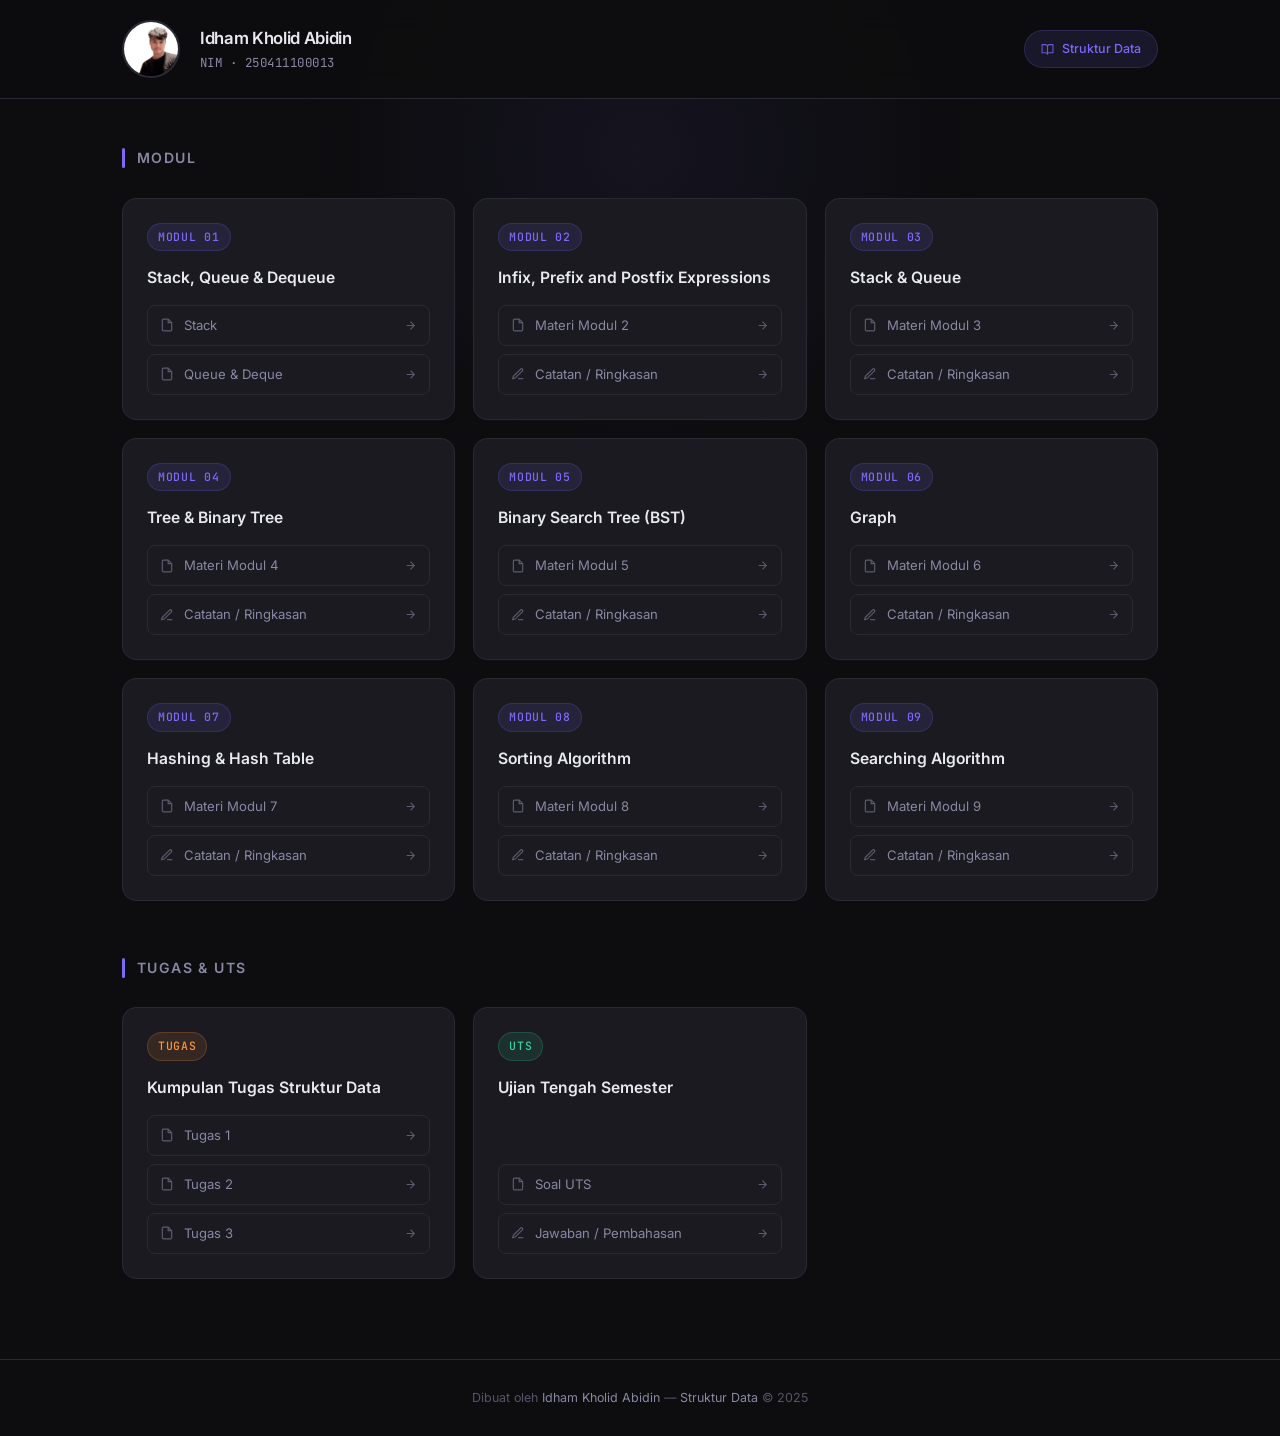
==== index.html @ 8140ddf3 "edit readme" ====
<!DOCTYPE html>
<html lang="id">
<head>
  <meta charset="UTF-8" />
  <meta name="viewport" content="width=device-width, initial-scale=1.0" />
  <meta name="description" content="Arsip catatan, modul, tugas, dan UTS mata kuliah Struktur Data." />
  <title>Catatan Struktur Data</title>
  <link rel="stylesheet" href="style.css" />
</head>
<body>

  <!-- ===== HEADER ===== -->
  <header>
    <div class="header-inner">
      <div class="profile-photo-wrap">
        <img src="assets/profile.jpg" alt="Foto Profil" class="profile-photo" />
      </div>
      <div class="profile-info">
        <p class="profile-name">Idham Kholid Abidin</p>
        <p class="profile-nim">NIM · 250411100013</p>
      </div>
      <div class="header-badge">
        <svg width="13" height="13" viewBox="0 0 24 24" fill="none" stroke="currentColor" stroke-width="2"><path d="M2 3h6a4 4 0 0 1 4 4v14a3 3 0 0 0-3-3H2z"/><path d="M22 3h-6a4 4 0 0 0-4 4v14a3 3 0 0 1 3-3h7z"/></svg>
        Struktur Data
      </div>
    </div>
  </header>

  <!-- ===== MAIN ===== -->
  <main>

    <!-- MODUL -->
    <div class="section-label"><h2>Modul</h2></div>
    <div class="module-grid">

      <!-- Modul 1 -->
      <div class="card">
        <div class="card-header">
          <span class="card-num">MODUL 01</span>
        </div>
        <p class="card-title">Stack, Queue & Dequeue</p>
        <div class="card-links">
          <a href="./MODUL 1/Stack.html" class="card-link" target="_blank">
            <svg width="14" height="14" viewBox="0 0 24 24" fill="none" stroke="currentColor" stroke-width="2"><path d="M14 2H6a2 2 0 0 0-2 2v16a2 2 0 0 0 2 2h12a2 2 0 0 0 2-2V8z"/><polyline points="14 2 14 8 20 8"/></svg>
            <span class="link-label">Stack</span>
            <svg class="link-arrow" width="13" height="13" viewBox="0 0 24 24" fill="none" stroke="currentColor" stroke-width="2"><path d="M5 12h14M12 5l7 7-7 7"/></svg>
          </a>
          <a href="./MODUL 1/Queue.html" class="card-link" target="_blank">
            <svg width="14" height="14" viewBox="0 0 24 24" fill="none" stroke="currentColor" stroke-width="2"><path d="M14 2H6a2 2 0 0 0-2 2v16a2 2 0 0 0 2 2h12a2 2 0 0 0 2-2V8z"/><polyline points="14 2 14 8 20 8"/></svg>
            <span class="link-label">Queue & Deque</span>
            <svg class="link-arrow" width="13" height="13" viewBox="0 0 24 24" fill="none" stroke="currentColor" stroke-width="2"><path d="M5 12h14M12 5l7 7-7 7"/></svg>
          </a>
        </div>
      </div>

      <!-- Modul 2 -->
      <div class="card">
        <div class="card-header">
          <span class="card-num">MODUL 02</span>
        </div>
        <p class="card-title">Infix, Prefix and Postfix
Expressions</p>
        <div class="card-links">
          <a href="#" class="card-link">
            <svg width="14" height="14" viewBox="0 0 24 24" fill="none" stroke="currentColor" stroke-width="2"><path d="M14 2H6a2 2 0 0 0-2 2v16a2 2 0 0 0 2 2h12a2 2 0 0 0 2-2V8z"/><polyline points="14 2 14 8 20 8"/></svg>
            <span class="link-label">Materi Modul 2</span>
            <svg class="link-arrow" width="13" height="13" viewBox="0 0 24 24" fill="none" stroke="currentColor" stroke-width="2"><path d="M5 12h14M12 5l7 7-7 7"/></svg>
          </a>
          <a href="#" class="card-link">
            <svg width="14" height="14" viewBox="0 0 24 24" fill="none" stroke="currentColor" stroke-width="2"><path d="M12 20h9"/><path d="M16.5 3.5a2.121 2.121 0 0 1 3 3L7 19l-4 1 1-4L16.5 3.5z"/></svg>
            <span class="link-label">Catatan / Ringkasan</span>
            <svg class="link-arrow" width="13" height="13" viewBox="0 0 24 24" fill="none" stroke="currentColor" stroke-width="2"><path d="M5 12h14M12 5l7 7-7 7"/></svg>
          </a>
        </div>
      </div>

      <!-- Modul 3 -->
      <div class="card">
        <div class="card-header">
          <span class="card-num">MODUL 03</span>
        </div>
        <p class="card-title">Stack &amp; Queue</p>
        <div class="card-links">
          <a href="#" class="card-link">
            <svg width="14" height="14" viewBox="0 0 24 24" fill="none" stroke="currentColor" stroke-width="2"><path d="M14 2H6a2 2 0 0 0-2 2v16a2 2 0 0 0 2 2h12a2 2 0 0 0 2-2V8z"/><polyline points="14 2 14 8 20 8"/></svg>
            <span class="link-label">Materi Modul 3</span>
            <svg class="link-arrow" width="13" height="13" viewBox="0 0 24 24" fill="none" stroke="currentColor" stroke-width="2"><path d="M5 12h14M12 5l7 7-7 7"/></svg>
          </a>
          <a href="#" class="card-link">
            <svg width="14" height="14" viewBox="0 0 24 24" fill="none" stroke="currentColor" stroke-width="2"><path d="M12 20h9"/><path d="M16.5 3.5a2.121 2.121 0 0 1 3 3L7 19l-4 1 1-4L16.5 3.5z"/></svg>
            <span class="link-label">Catatan / Ringkasan</span>
            <svg class="link-arrow" width="13" height="13" viewBox="0 0 24 24" fill="none" stroke="currentColor" stroke-width="2"><path d="M5 12h14M12 5l7 7-7 7"/></svg>
          </a>
        </div>
      </div>

      <!-- Modul 4 -->
      <div class="card">
        <div class="card-header">
          <span class="card-num">MODUL 04</span>
        </div>
        <p class="card-title">Tree &amp; Binary Tree</p>
        <div class="card-links">
          <a href="#" class="card-link">
            <svg width="14" height="14" viewBox="0 0 24 24" fill="none" stroke="currentColor" stroke-width="2"><path d="M14 2H6a2 2 0 0 0-2 2v16a2 2 0 0 0 2 2h12a2 2 0 0 0 2-2V8z"/><polyline points="14 2 14 8 20 8"/></svg>
            <span class="link-label">Materi Modul 4</span>
            <svg class="link-arrow" width="13" height="13" viewBox="0 0 24 24" fill="none" stroke="currentColor" stroke-width="2"><path d="M5 12h14M12 5l7 7-7 7"/></svg>
          </a>
          <a href="#" class="card-link">
            <svg width="14" height="14" viewBox="0 0 24 24" fill="none" stroke="currentColor" stroke-width="2"><path d="M12 20h9"/><path d="M16.5 3.5a2.121 2.121 0 0 1 3 3L7 19l-4 1 1-4L16.5 3.5z"/></svg>
            <span class="link-label">Catatan / Ringkasan</span>
            <svg class="link-arrow" width="13" height="13" viewBox="0 0 24 24" fill="none" stroke="currentColor" stroke-width="2"><path d="M5 12h14M12 5l7 7-7 7"/></svg>
          </a>
        </div>
      </div>

      <!-- Modul 5 -->
      <div class="card">
        <div class="card-header">
          <span class="card-num">MODUL 05</span>
        </div>
        <p class="card-title">Binary Search Tree (BST)</p>
        <div class="card-links">
          <a href="#" class="card-link">
            <svg width="14" height="14" viewBox="0 0 24 24" fill="none" stroke="currentColor" stroke-width="2"><path d="M14 2H6a2 2 0 0 0-2 2v16a2 2 0 0 0 2 2h12a2 2 0 0 0 2-2V8z"/><polyline points="14 2 14 8 20 8"/></svg>
            <span class="link-label">Materi Modul 5</span>
            <svg class="link-arrow" width="13" height="13" viewBox="0 0 24 24" fill="none" stroke="currentColor" stroke-width="2"><path d="M5 12h14M12 5l7 7-7 7"/></svg>
          </a>
          <a href="#" class="card-link">
            <svg width="14" height="14" viewBox="0 0 24 24" fill="none" stroke="currentColor" stroke-width="2"><path d="M12 20h9"/><path d="M16.5 3.5a2.121 2.121 0 0 1 3 3L7 19l-4 1 1-4L16.5 3.5z"/></svg>
            <span class="link-label">Catatan / Ringkasan</span>
            <svg class="link-arrow" width="13" height="13" viewBox="0 0 24 24" fill="none" stroke="currentColor" stroke-width="2"><path d="M5 12h14M12 5l7 7-7 7"/></svg>
          </a>
        </div>
      </div>

      <!-- Modul 6 -->
      <div class="card">
        <div class="card-header">
          <span class="card-num">MODUL 06</span>
        </div>
        <p class="card-title">Graph</p>
        <div class="card-links">
          <a href="#" class="card-link">
            <svg width="14" height="14" viewBox="0 0 24 24" fill="none" stroke="currentColor" stroke-width="2"><path d="M14 2H6a2 2 0 0 0-2 2v16a2 2 0 0 0 2 2h12a2 2 0 0 0 2-2V8z"/><polyline points="14 2 14 8 20 8"/></svg>
            <span class="link-label">Materi Modul 6</span>
            <svg class="link-arrow" width="13" height="13" viewBox="0 0 24 24" fill="none" stroke="currentColor" stroke-width="2"><path d="M5 12h14M12 5l7 7-7 7"/></svg>
          </a>
          <a href="#" class="card-link">
            <svg width="14" height="14" viewBox="0 0 24 24" fill="none" stroke="currentColor" stroke-width="2"><path d="M12 20h9"/><path d="M16.5 3.5a2.121 2.121 0 0 1 3 3L7 19l-4 1 1-4L16.5 3.5z"/></svg>
            <span class="link-label">Catatan / Ringkasan</span>
            <svg class="link-arrow" width="13" height="13" viewBox="0 0 24 24" fill="none" stroke="currentColor" stroke-width="2"><path d="M5 12h14M12 5l7 7-7 7"/></svg>
          </a>
        </div>
      </div>

      <!-- Modul 7 -->
      <div class="card">
        <div class="card-header">
          <span class="card-num">MODUL 07</span>
        </div>
        <p class="card-title">Hashing &amp; Hash Table</p>
        <div class="card-links">
          <a href="#" class="card-link">
            <svg width="14" height="14" viewBox="0 0 24 24" fill="none" stroke="currentColor" stroke-width="2"><path d="M14 2H6a2 2 0 0 0-2 2v16a2 2 0 0 0 2 2h12a2 2 0 0 0 2-2V8z"/><polyline points="14 2 14 8 20 8"/></svg>
            <span class="link-label">Materi Modul 7</span>
            <svg class="link-arrow" width="13" height="13" viewBox="0 0 24 24" fill="none" stroke="currentColor" stroke-width="2"><path d="M5 12h14M12 5l7 7-7 7"/></svg>
          </a>
          <a href="#" class="card-link">
            <svg width="14" height="14" viewBox="0 0 24 24" fill="none" stroke="currentColor" stroke-width="2"><path d="M12 20h9"/><path d="M16.5 3.5a2.121 2.121 0 0 1 3 3L7 19l-4 1 1-4L16.5 3.5z"/></svg>
            <span class="link-label">Catatan / Ringkasan</span>
            <svg class="link-arrow" width="13" height="13" viewBox="0 0 24 24" fill="none" stroke="currentColor" stroke-width="2"><path d="M5 12h14M12 5l7 7-7 7"/></svg>
          </a>
        </div>
      </div>

      <!-- Modul 8 -->
      <div class="card">
        <div class="card-header">
          <span class="card-num">MODUL 08</span>
        </div>
        <p class="card-title">Sorting Algorithm</p>
        <div class="card-links">
          <a href="#" class="card-link">
            <svg width="14" height="14" viewBox="0 0 24 24" fill="none" stroke="currentColor" stroke-width="2"><path d="M14 2H6a2 2 0 0 0-2 2v16a2 2 0 0 0 2 2h12a2 2 0 0 0 2-2V8z"/><polyline points="14 2 14 8 20 8"/></svg>
            <span class="link-label">Materi Modul 8</span>
            <svg class="link-arrow" width="13" height="13" viewBox="0 0 24 24" fill="none" stroke="currentColor" stroke-width="2"><path d="M5 12h14M12 5l7 7-7 7"/></svg>
          </a>
          <a href="#" class="card-link">
            <svg width="14" height="14" viewBox="0 0 24 24" fill="none" stroke="currentColor" stroke-width="2"><path d="M12 20h9"/><path d="M16.5 3.5a2.121 2.121 0 0 1 3 3L7 19l-4 1 1-4L16.5 3.5z"/></svg>
            <span class="link-label">Catatan / Ringkasan</span>
            <svg class="link-arrow" width="13" height="13" viewBox="0 0 24 24" fill="none" stroke="currentColor" stroke-width="2"><path d="M5 12h14M12 5l7 7-7 7"/></svg>
          </a>
        </div>
      </div>

      <!-- Modul 9 -->
      <div class="card">
        <div class="card-header">
          <span class="card-num">MODUL 09</span>
        </div>
        <p class="card-title">Searching Algorithm</p>
        <div class="card-links">
          <a href="#" class="card-link">
            <svg width="14" height="14" viewBox="0 0 24 24" fill="none" stroke="currentColor" stroke-width="2"><path d="M14 2H6a2 2 0 0 0-2 2v16a2 2 0 0 0 2 2h12a2 2 0 0 0 2-2V8z"/><polyline points="14 2 14 8 20 8"/></svg>
            <span class="link-label">Materi Modul 9</span>
            <svg class="link-arrow" width="13" height="13" viewBox="0 0 24 24" fill="none" stroke="currentColor" stroke-width="2"><path d="M5 12h14M12 5l7 7-7 7"/></svg>
          </a>
          <a href="#" class="card-link">
            <svg width="14" height="14" viewBox="0 0 24 24" fill="none" stroke="currentColor" stroke-width="2"><path d="M12 20h9"/><path d="M16.5 3.5a2.121 2.121 0 0 1 3 3L7 19l-4 1 1-4L16.5 3.5z"/></svg>
            <span class="link-label">Catatan / Ringkasan</span>
            <svg class="link-arrow" width="13" height="13" viewBox="0 0 24 24" fill="none" stroke="currentColor" stroke-width="2"><path d="M5 12h14M12 5l7 7-7 7"/></svg>
          </a>
        </div>
      </div>

    </div><!-- /module-grid -->

    <!-- TUGAS & UTS -->
    <div class="section-label"><h2>Tugas &amp; UTS</h2></div>
    <div class="special-grid">

      <!-- Tugas -->
      <div class="card card-tugas">
        <div class="card-header">
          <span class="card-num">TUGAS</span>
        </div>
        <p class="card-title">Kumpulan Tugas Struktur Data</p>
        <div class="card-links">
          <a href="#" class="card-link">
            <svg width="14" height="14" viewBox="0 0 24 24" fill="none" stroke="currentColor" stroke-width="2"><path d="M14 2H6a2 2 0 0 0-2 2v16a2 2 0 0 0 2 2h12a2 2 0 0 0 2-2V8z"/><polyline points="14 2 14 8 20 8"/></svg>
            <span class="link-label">Tugas 1</span>
            <svg class="link-arrow" width="13" height="13" viewBox="0 0 24 24" fill="none" stroke="currentColor" stroke-width="2"><path d="M5 12h14M12 5l7 7-7 7"/></svg>
          </a>
          <a href="#" class="card-link">
            <svg width="14" height="14" viewBox="0 0 24 24" fill="none" stroke="currentColor" stroke-width="2"><path d="M14 2H6a2 2 0 0 0-2 2v16a2 2 0 0 0 2 2h12a2 2 0 0 0 2-2V8z"/><polyline points="14 2 14 8 20 8"/></svg>
            <span class="link-label">Tugas 2</span>
            <svg class="link-arrow" width="13" height="13" viewBox="0 0 24 24" fill="none" stroke="currentColor" stroke-width="2"><path d="M5 12h14M12 5l7 7-7 7"/></svg>
          </a>
          <a href="#" class="card-link">
            <svg width="14" height="14" viewBox="0 0 24 24" fill="none" stroke="currentColor" stroke-width="2"><path d="M14 2H6a2 2 0 0 0-2 2v16a2 2 0 0 0 2 2h12a2 2 0 0 0 2-2V8z"/><polyline points="14 2 14 8 20 8"/></svg>
            <span class="link-label">Tugas 3</span>
            <svg class="link-arrow" width="13" height="13" viewBox="0 0 24 24" fill="none" stroke="currentColor" stroke-width="2"><path d="M5 12h14M12 5l7 7-7 7"/></svg>
          </a>
        </div>
      </div>

      <!-- UTS -->
      <div class="card card-uts">
        <div class="card-header">
          <span class="card-num">UTS</span>
        </div>
        <p class="card-title">Ujian Tengah Semester</p>
        <div class="card-links">
          <a href="#" class="card-link">
            <svg width="14" height="14" viewBox="0 0 24 24" fill="none" stroke="currentColor" stroke-width="2"><path d="M14 2H6a2 2 0 0 0-2 2v16a2 2 0 0 0 2 2h12a2 2 0 0 0 2-2V8z"/><polyline points="14 2 14 8 20 8"/></svg>
            <span class="link-label">Soal UTS</span>
            <svg class="link-arrow" width="13" height="13" viewBox="0 0 24 24" fill="none" stroke="currentColor" stroke-width="2"><path d="M5 12h14M12 5l7 7-7 7"/></svg>
          </a>
          <a href="#" class="card-link">
            <svg width="14" height="14" viewBox="0 0 24 24" fill="none" stroke="currentColor" stroke-width="2"><path d="M12 20h9"/><path d="M16.5 3.5a2.121 2.121 0 0 1 3 3L7 19l-4 1 1-4L16.5 3.5z"/></svg>
            <span class="link-label">Jawaban / Pembahasan</span>
            <svg class="link-arrow" width="13" height="13" viewBox="0 0 24 24" fill="none" stroke="currentColor" stroke-width="2"><path d="M5 12h14M12 5l7 7-7 7"/></svg>
          </a>
        </div>
      </div>

    </div><!-- /special-grid -->

  </main>

  <!-- ===== FOOTER ===== -->
  <footer>
    <p>Dibuat oleh <span>Idham Kholid Abidin</span> &mdash; <span>Struktur Data</span> &copy; 2025</p>
  </footer>

</body>
</html>
---- style.css ----
/* ========================================
   Catatan Struktur Data — Style Sheet
   Dark Minimalist Theme
   ======================================== */

@import url('https://fonts.googleapis.com/css2?family=Inter:wght@300;400;500;600;700&family=JetBrains+Mono:wght@400;500&display=swap');

/* ---------- CSS Variables ---------- */
:root {
  --bg-primary:    #0d0d0f;
  --bg-secondary:  #131317;
  --bg-card:       #1a1a20;
  --bg-card-hover: #1f1f27;
  --border:        #2a2a35;
  --border-hover:  #3d3d52;

  --accent:        #7c6af7;
  --accent-dim:    #4a3fb5;
  --accent-glow:   rgba(124, 106, 247, 0.15);

  --text-primary:  #e8e8f0;
  --text-secondary:#8888a4;
  --text-muted:    #55556a;

  --tag-modul:     rgba(124, 106, 247, 0.12);
  --tag-tugas:     rgba(251, 146, 60, 0.12);
  --tag-uts:       rgba(52, 211, 153, 0.12);

  --radius-sm:     8px;
  --radius-md:     14px;
  --radius-lg:     20px;

  --transition:    0.25s cubic-bezier(0.4, 0, 0.2, 1);
}

/* ---------- Reset & Base ---------- */
*, *::before, *::after {
  margin: 0;
  padding: 0;
  box-sizing: border-box;
}

html {
  scroll-behavior: smooth;
}

body {
  font-family: 'Inter', sans-serif;
  background-color: var(--bg-primary);
  color: var(--text-primary);
  min-height: 100vh;
  line-height: 1.6;
  -webkit-font-smoothing: antialiased;
}

a {
  color: inherit;
  text-decoration: none;
}

/* ---------- Background Decoration ---------- */
body::before {
  content: '';
  position: fixed;
  top: -200px;
  left: 50%;
  transform: translateX(-50%);
  width: 700px;
  height: 700px;
  background: radial-gradient(ellipse at center, rgba(124, 106, 247, 0.07) 0%, transparent 70%);
  pointer-events: none;
  z-index: 0;
}

/* ==========================================
   HEADER
   ========================================== */
header {
  position: sticky;
  top: 0;
  z-index: 100;
  background: rgba(13, 13, 15, 0.85);
  backdrop-filter: blur(16px);
  -webkit-backdrop-filter: blur(16px);
  border-bottom: 1px solid var(--border);
}

.header-inner {
  max-width: 1100px;
  margin: 0 auto;
  padding: 20px 32px;
  display: flex;
  align-items: center;
  gap: 20px;
}

/* Profile Photo */
.profile-photo-wrap {
  position: relative;
  flex-shrink: 0;
}

.profile-photo {
  width: 58px;
  height: 58px;
  border-radius: 50%;
  object-fit: cover;
  border: 2px solid var(--border);
  display: block;
  transition: border-color var(--transition);
}

.profile-photo-wrap::after {
  content: '';
  position: absolute;
  inset: -4px;
  border-radius: 50%;
  background: conic-gradient(var(--accent), var(--accent-dim), var(--accent));
  z-index: -1;
  opacity: 0;
  transition: opacity var(--transition);
}

.profile-photo-wrap:hover::after {
  opacity: 1;
}

.profile-photo-wrap:hover .profile-photo {
  border-color: transparent;
}

/* Profile Info */
.profile-info {
  flex: 1;
}

.profile-name {
  font-size: 1.05rem;
  font-weight: 600;
  color: var(--text-primary);
  letter-spacing: -0.02em;
}

.profile-nim {
  font-family: 'JetBrains Mono', monospace;
  font-size: 0.78rem;
  color: var(--text-secondary);
  margin-top: 2px;
  letter-spacing: 0.04em;
}

/* Header right — course badge */
.header-badge {
  display: flex;
  align-items: center;
  gap: 8px;
  padding: 8px 16px;
  background: var(--tag-modul);
  border: 1px solid rgba(124, 106, 247, 0.2);
  border-radius: 100px;
  font-size: 0.78rem;
  font-weight: 500;
  color: var(--accent);
  white-space: nowrap;
}

.header-badge svg {
  opacity: 0.8;
}

/* ==========================================
   MAIN LAYOUT
   ========================================== */
main {
  position: relative;
  z-index: 1;
  max-width: 1100px;
  margin: 0 auto;
  padding: 48px 32px 80px;
}

/* ---------- Section Title ---------- */
.section-label {
  display: flex;
  align-items: center;
  gap: 12px;
  margin-bottom: 28px;
}

.section-label::before {
  content: '';
  display: block;
  width: 3px;
  height: 20px;
  background: var(--accent);
  border-radius: 4px;
}

.section-label h2 {
  font-size: 0.88rem;
  font-weight: 600;
  text-transform: uppercase;
  letter-spacing: 0.1em;
  color: var(--text-secondary);
}

/* ==========================================
   MODULE GRID
   ========================================== */
.module-grid {
  display: grid;
  grid-template-columns: repeat(auto-fill, minmax(300px, 1fr));
  gap: 18px;
  margin-bottom: 56px;
}

/* ---------- Module Card ---------- */
.card {
  background: var(--bg-card);
  border: 1px solid var(--border);
  border-radius: var(--radius-md);
  padding: 24px;
  transition: border-color var(--transition), background var(--transition), transform var(--transition), box-shadow var(--transition);
  cursor: default;
  display: flex;
  flex-direction: column;
  gap: 16px;
}

.card:hover {
  border-color: var(--border-hover);
  background: var(--bg-card-hover);
  transform: translateY(-2px);
  box-shadow: 0 8px 32px rgba(0, 0, 0, 0.35), 0 0 0 1px rgba(124, 106, 247, 0.08);
}

/* Card Header */
.card-header {
  display: flex;
  align-items: flex-start;
  justify-content: space-between;
  gap: 12px;
}

.card-num {
  font-family: 'JetBrains Mono', monospace;
  font-size: 0.72rem;
  font-weight: 500;
  color: var(--accent);
  background: var(--tag-modul);
  padding: 4px 10px;
  border-radius: 100px;
  border: 1px solid rgba(124, 106, 247, 0.18);
  letter-spacing: 0.06em;
  white-space: nowrap;
}

.card-title {
  font-size: 0.98rem;
  font-weight: 600;
  color: var(--text-primary);
  line-height: 1.4;
  flex: 1;
}

/* Card Links */
.card-links {
  display: flex;
  flex-direction: column;
  gap: 8px;
  flex: 1;
}

.card-link {
  display: flex;
  align-items: center;
  gap: 10px;
  padding: 9px 12px;
  background: transparent;
  border: 1px solid var(--border);
  border-radius: var(--radius-sm);
  font-size: 0.82rem;
  color: var(--text-secondary);
  transition: background var(--transition), border-color var(--transition), color var(--transition);
  cursor: pointer;
}

.card-link:hover {
  background: rgba(124, 106, 247, 0.08);
  border-color: rgba(124, 106, 247, 0.3);
  color: var(--text-primary);
}

.card-link svg {
  flex-shrink: 0;
  opacity: 0.6;
  transition: opacity var(--transition);
}

.card-link:hover svg {
  opacity: 1;
}

.link-label {
  flex: 1;
  white-space: nowrap;
  overflow: hidden;
  text-overflow: ellipsis;
}

.link-arrow {
  margin-left: auto;
  opacity: 0;
  transition: opacity var(--transition), transform var(--transition);
}

.card-link:hover .link-arrow {
  opacity: 0.5;
  transform: translateX(2px);
}

/* Empty link placeholder */
.card-link.disabled {
  opacity: 0.3;
  pointer-events: none;
  font-style: italic;
}

/* ==========================================
   SPECIAL CARDS — Tugas & UTS
   ========================================== */
.special-grid {
  display: grid;
  grid-template-columns: repeat(auto-fill, minmax(300px, 1fr));
  gap: 18px;
}

.card.card-tugas .card-num {
  color: #fb923c;
  background: var(--tag-tugas);
  border-color: rgba(251, 146, 60, 0.2);
}

.card.card-tugas:hover {
  box-shadow: 0 8px 32px rgba(0,0,0,0.35), 0 0 0 1px rgba(251, 146, 60, 0.08);
}

.card.card-tugas .card-link:hover {
  background: rgba(251, 146, 60, 0.08);
  border-color: rgba(251, 146, 60, 0.3);
}

.card.card-uts .card-num {
  color: #34d399;
  background: var(--tag-uts);
  border-color: rgba(52, 211, 153, 0.2);
}

.card.card-uts:hover {
  box-shadow: 0 8px 32px rgba(0,0,0,0.35), 0 0 0 1px rgba(52, 211, 153, 0.08);
}

.card.card-uts .card-link:hover {
  background: rgba(52, 211, 153, 0.08);
  border-color: rgba(52, 211, 153, 0.3);
}

/* ==========================================
   FOOTER
   ========================================== */
footer {
  position: relative;
  z-index: 1;
  border-top: 1px solid var(--border);
  padding: 28px 32px;
  text-align: center;
}

footer p {
  font-size: 0.78rem;
  color: var(--text-muted);
}

footer span {
  color: var(--text-secondary);
}

/* ==========================================
   SCROLLBAR
   ========================================== */
::-webkit-scrollbar {
  width: 6px;
}
::-webkit-scrollbar-track {
  background: var(--bg-primary);
}
::-webkit-scrollbar-thumb {
  background: var(--border-hover);
  border-radius: 4px;
}
::-webkit-scrollbar-thumb:hover {
  background: var(--text-muted);
}

/* ==========================================
   RESPONSIVE
   ========================================== */
@media (max-width: 640px) {
  .header-inner {
    padding: 16px 20px;
    gap: 14px;
  }

  .header-badge {
    display: none;
  }

  .profile-photo {
    width: 48px;
    height: 48px;
  }

  main {
    padding: 32px 20px 60px;
  }

  .module-grid,
  .special-grid {
    grid-template-columns: 1fr;
    gap: 14px;
  }
}
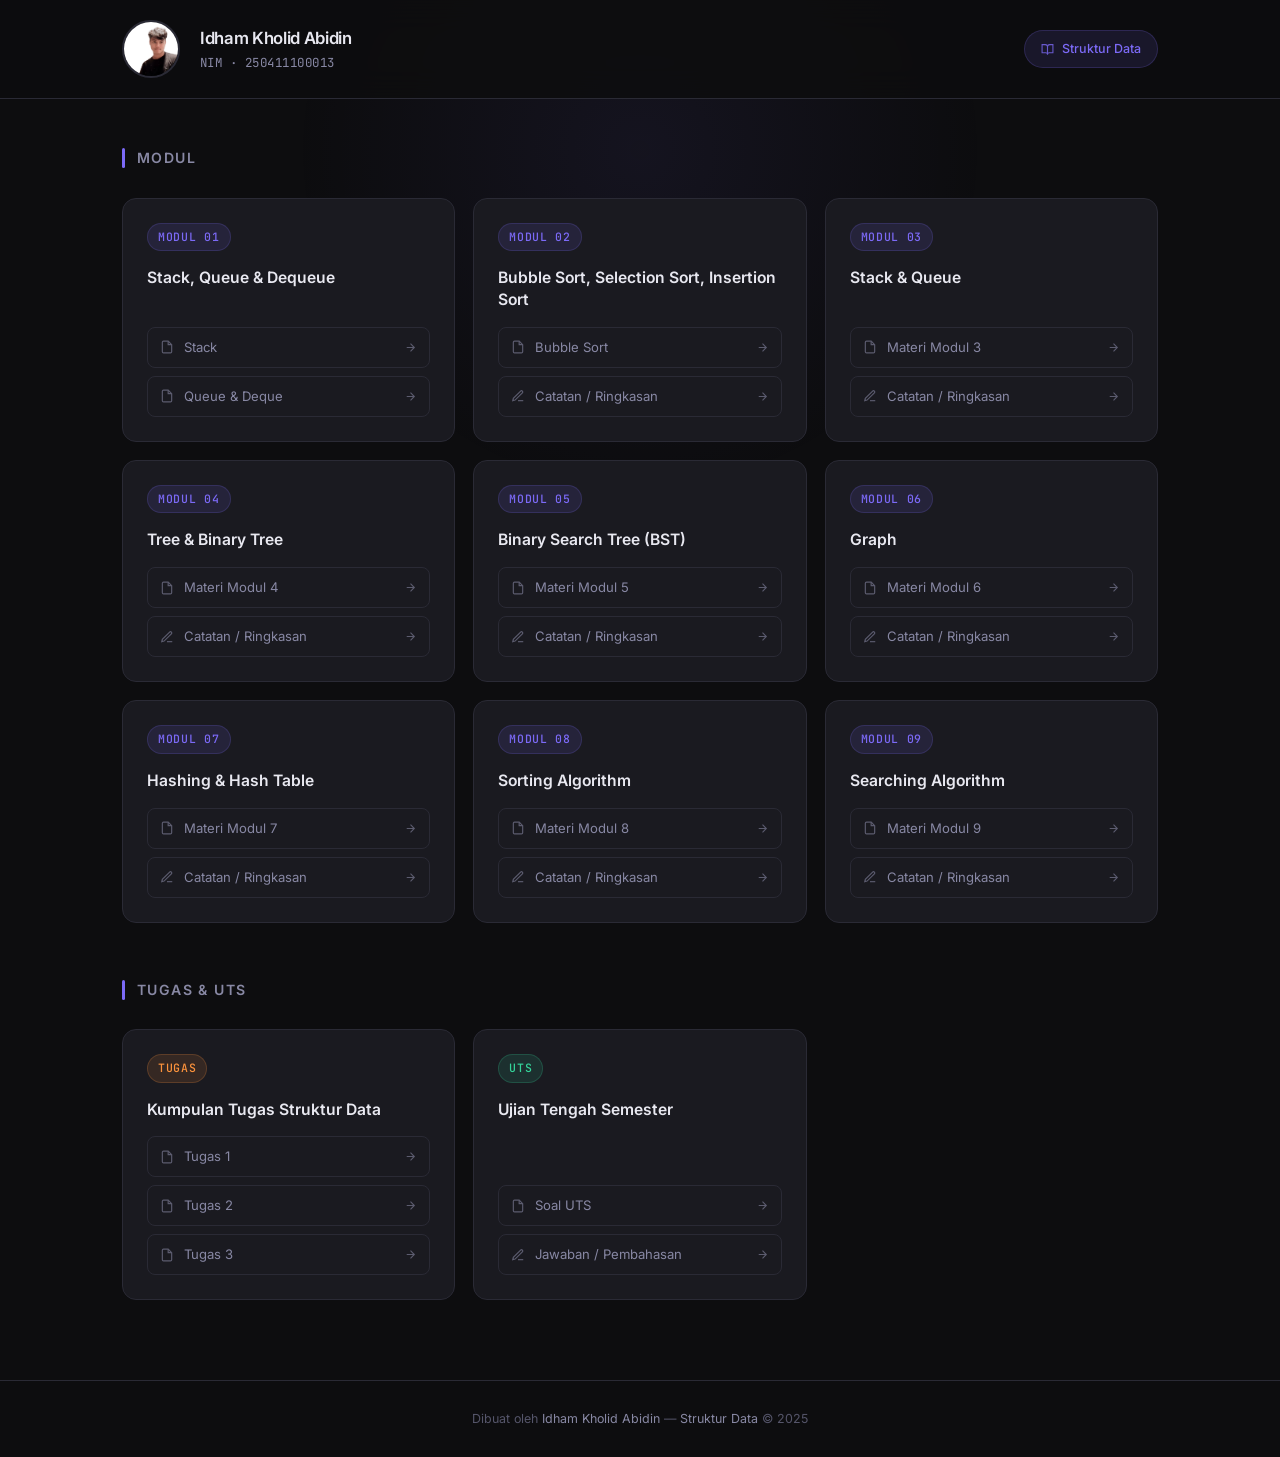
==== commit 231ed3a5: "add materi" ====
--- a/index.html
+++ b/index.html
@@ -58,12 +58,11 @@
         <div class="card-header">
           <span class="card-num">MODUL 02</span>
         </div>
-        <p class="card-title">Infix, Prefix and Postfix
-Expressions</p>
-        <div class="card-links">
-          <a href="#" class="card-link">
-            <svg width="14" height="14" viewBox="0 0 24 24" fill="none" stroke="currentColor" stroke-width="2"><path d="M14 2H6a2 2 0 0 0-2 2v16a2 2 0 0 0 2 2h12a2 2 0 0 0 2-2V8z"/><polyline points="14 2 14 8 20 8"/></svg>
-            <span class="link-label">Materi Modul 2</span>
+        <p class="card-title">Bubble Sort, Selection Sort, Insertion Sort</p>
+        <div class="card-links">
+          <a href="./MODUL 2/Bubble Sort.html" class="card-link" target="_blank">
+            <svg width="14" height="14" viewBox="0 0 24 24" fill="none" stroke="currentColor" stroke-width="2"><path d="M14 2H6a2 2 0 0 0-2 2v16a2 2 0 0 0 2 2h12a2 2 0 0 0 2-2V8z"/><polyline points="14 2 14 8 20 8"/></svg>
+            <span class="link-label">Bubble Sort</span>
             <svg class="link-arrow" width="13" height="13" viewBox="0 0 24 24" fill="none" stroke="currentColor" stroke-width="2"><path d="M5 12h14M12 5l7 7-7 7"/></svg>
           </a>
           <a href="#" class="card-link">
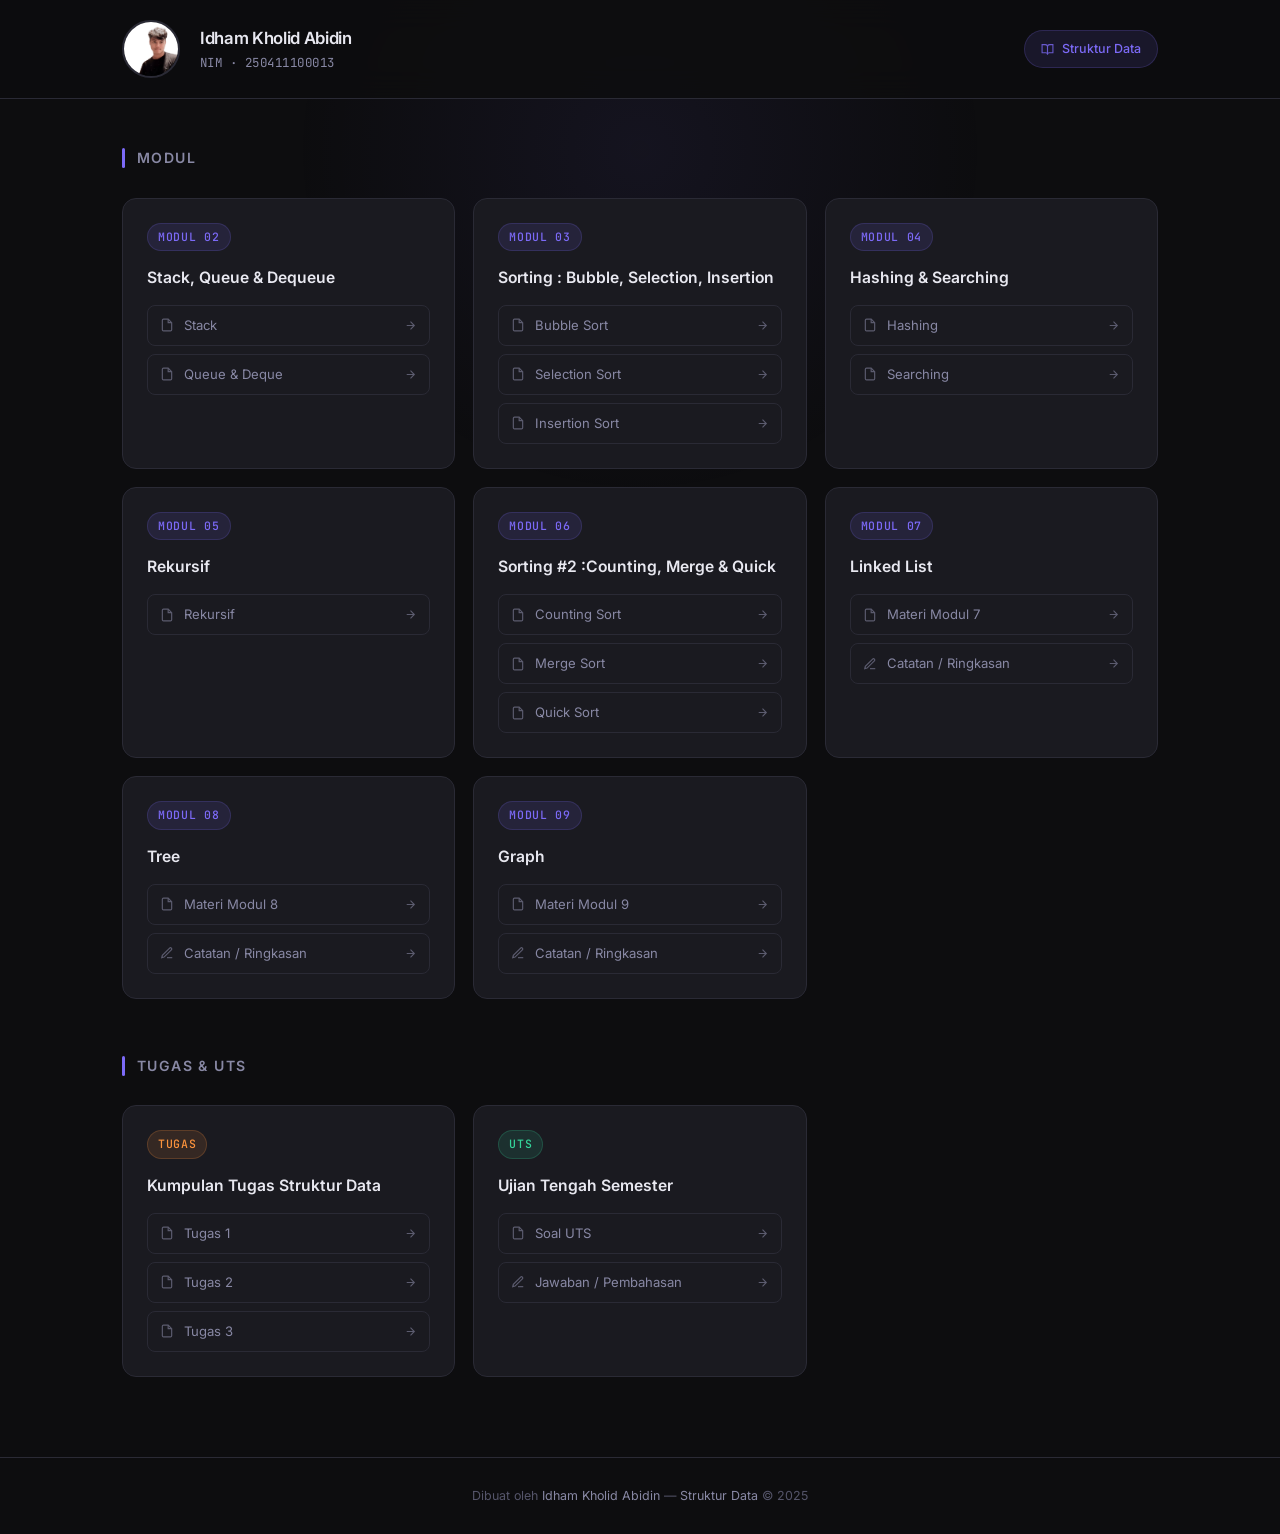
==== commit 732c5914: "update" ====
--- a/index.html
+++ b/index.html
@@ -36,16 +36,16 @@
       <!-- Modul 1 -->
       <div class="card">
         <div class="card-header">
-          <span class="card-num">MODUL 01</span>
+          <span class="card-num">MODUL 02</span>
         </div>
         <p class="card-title">Stack, Queue & Dequeue</p>
         <div class="card-links">
-          <a href="./MODUL 1/Stack.html" class="card-link" target="_blank">
+          <a href="./MODUL 2/Stack.html" class="card-link" target="_blank">
             <svg width="14" height="14" viewBox="0 0 24 24" fill="none" stroke="currentColor" stroke-width="2"><path d="M14 2H6a2 2 0 0 0-2 2v16a2 2 0 0 0 2 2h12a2 2 0 0 0 2-2V8z"/><polyline points="14 2 14 8 20 8"/></svg>
             <span class="link-label">Stack</span>
             <svg class="link-arrow" width="13" height="13" viewBox="0 0 24 24" fill="none" stroke="currentColor" stroke-width="2"><path d="M5 12h14M12 5l7 7-7 7"/></svg>
           </a>
-          <a href="./MODUL 1/Queue.html" class="card-link" target="_blank">
+          <a href="./MODUL 2/Queue.html" class="card-link" target="_blank">
             <svg width="14" height="14" viewBox="0 0 24 24" fill="none" stroke="currentColor" stroke-width="2"><path d="M14 2H6a2 2 0 0 0-2 2v16a2 2 0 0 0 2 2h12a2 2 0 0 0 2-2V8z"/><polyline points="14 2 14 8 20 8"/></svg>
             <span class="link-label">Queue & Deque</span>
             <svg class="link-arrow" width="13" height="13" viewBox="0 0 24 24" fill="none" stroke="currentColor" stroke-width="2"><path d="M5 12h14M12 5l7 7-7 7"/></svg>
@@ -56,15 +56,100 @@
       <!-- Modul 2 -->
       <div class="card">
         <div class="card-header">
-          <span class="card-num">MODUL 02</span>
-        </div>
-        <p class="card-title">Bubble Sort, Selection Sort, Insertion Sort</p>
-        <div class="card-links">
-          <a href="./MODUL 2/Bubble Sort.html" class="card-link" target="_blank">
+          <span class="card-num">MODUL 03</span>
+        </div>
+        <p class="card-title">Sorting : Bubble, Selection, Insertion</p>
+        <div class="card-links">
+          <a href="./MODUL 3/Bubble Sort.html" class="card-link" target="_blank">
             <svg width="14" height="14" viewBox="0 0 24 24" fill="none" stroke="currentColor" stroke-width="2"><path d="M14 2H6a2 2 0 0 0-2 2v16a2 2 0 0 0 2 2h12a2 2 0 0 0 2-2V8z"/><polyline points="14 2 14 8 20 8"/></svg>
             <span class="link-label">Bubble Sort</span>
             <svg class="link-arrow" width="13" height="13" viewBox="0 0 24 24" fill="none" stroke="currentColor" stroke-width="2"><path d="M5 12h14M12 5l7 7-7 7"/></svg>
           </a>
+          <a href="./MODUL 3/Selection Sort.html" class="card-link" target="_blank">
+            <svg width="14" height="14" viewBox="0 0 24 24" fill="none" stroke="currentColor" stroke-width="2"><path d="M14 2H6a2 2 0 0 0-2 2v16a2 2 0 0 0 2 2h12a2 2 0 0 0 2-2V8z"/><polyline points="14 2 14 8 20 8"/></svg>
+            <span class="link-label">Selection Sort</span>
+            <svg class="link-arrow" width="13" height="13" viewBox="0 0 24 24" fill="none" stroke="currentColor" stroke-width="2"><path d="M5 12h14M12 5l7 7-7 7"/></svg>
+          </a>
+          <a href="./MODUL 3/Insertion Sort.html" class="card-link" target="_blank">
+            <svg width="14" height="14" viewBox="0 0 24 24" fill="none" stroke="currentColor" stroke-width="2"><path d="M14 2H6a2 2 0 0 0-2 2v16a2 2 0 0 0 2 2h12a2 2 0 0 0 2-2V8z"/><polyline points="14 2 14 8 20 8"/></svg>
+            <span class="link-label">Insertion Sort</span>
+            <svg class="link-arrow" width="13" height="13" viewBox="0 0 24 24" fill="none" stroke="currentColor" stroke-width="2"><path d="M5 12h14M12 5l7 7-7 7"/></svg>
+          </a>
+        </div>
+      </div>
+
+      <!-- Modul 3 -->
+      <div class="card">
+        <div class="card-header">
+          <span class="card-num">MODUL 04</span>
+        </div>
+        <p class="card-title">Hashing &amp; Searching</p>
+        <div class="card-links">
+          <a href="./MODUL 4/Hashing.html" class="card-link" target="_blank">
+            <svg width="14" height="14" viewBox="0 0 24 24" fill="none" stroke="currentColor" stroke-width="2"><path d="M14 2H6a2 2 0 0 0-2 2v16a2 2 0 0 0 2 2h12a2 2 0 0 0 2-2V8z"/><polyline points="14 2 14 8 20 8"/></svg>
+            <span class="link-label">Hashing</span>
+            <svg class="link-arrow" width="13" height="13" viewBox="0 0 24 24" fill="none" stroke="currentColor" stroke-width="2"><path d="M5 12h14M12 5l7 7-7 7"/></svg>
+          </a>
+          <a href="./MODUL 4/Searching.html" class="card-link" target="_blank">
+            <svg width="14" height="14" viewBox="0 0 24 24" fill="none" stroke="currentColor" stroke-width="2"><path d="M14 2H6a2 2 0 0 0-2 2v16a2 2 0 0 0 2 2h12a2 2 0 0 0 2-2V8z"/><polyline points="14 2 14 8 20 8"/></svg>
+            <span class="link-label">Searching</span>
+            <svg class="link-arrow" width="13" height="13" viewBox="0 0 24 24" fill="none" stroke="currentColor" stroke-width="2"><path d="M5 12h14M12 5l7 7-7 7"/></svg>
+          </a>
+        </div>
+      </div>
+
+      <!-- Modul 4 -->
+      <div class="card">
+        <div class="card-header">
+          <span class="card-num">MODUL 05</span>
+        </div>
+        <p class="card-title">Rekursif</p>
+        <div class="card-links">
+          <a href="./MODUL 5/Rekursif.html" class="card-link" target="_blank">
+            <svg width="14" height="14" viewBox="0 0 24 24" fill="none" stroke="currentColor" stroke-width="2"><path d="M14 2H6a2 2 0 0 0-2 2v16a2 2 0 0 0 2 2h12a2 2 0 0 0 2-2V8z"/><polyline points="14 2 14 8 20 8"/></svg>
+            <span class="link-label">Rekursif</span>
+            <svg class="link-arrow" width="13" height="13" viewBox="0 0 24 24" fill="none" stroke="currentColor" stroke-width="2"><path d="M5 12h14M12 5l7 7-7 7"/></svg>
+          </a>
+        </div>
+      </div>
+
+      <!-- Modul 5 -->
+      <div class="card">
+        <div class="card-header">
+          <span class="card-num">MODUL 06</span>
+        </div>
+        <p class="card-title">Sorting #2 :Counting, Merge &amp; Quick</p>
+        <div class="card-links">
+          <a href="./MODUL 6/Counting.html" class="card-link" target="_blank">
+            <svg width="14" height="14" viewBox="0 0 24 24" fill="none" stroke="currentColor" stroke-width="2"><path d="M14 2H6a2 2 0 0 0-2 2v16a2 2 0 0 0 2 2h12a2 2 0 0 0 2-2V8z"/><polyline points="14 2 14 8 20 8"/></svg>
+            <span class="link-label">Counting Sort</span>
+            <svg class="link-arrow" width="13" height="13" viewBox="0 0 24 24" fill="none" stroke="currentColor" stroke-width="2"><path d="M5 12h14M12 5l7 7-7 7"/></svg>
+          </a>
+          <a href="./MODUL 6/MergeSort.html" class="card-link" target="_blank">
+            <svg width="14" height="14" viewBox="0 0 24 24" fill="none" stroke="currentColor" stroke-width="2"><path d="M14 2H6a2 2 0 0 0-2 2v16a2 2 0 0 0 2 2h12a2 2 0 0 0 2-2V8z"/><polyline points="14 2 14 8 20 8"/></svg>
+            <span class="link-label">Merge Sort</span>
+            <svg class="link-arrow" width="13" height="13" viewBox="0 0 24 24" fill="none" stroke="currentColor" stroke-width="2"><path d="M5 12h14M12 5l7 7-7 7"/></svg>
+          </a>
+          <a href="./MODUL 6/QuickSort.html" class="card-link" target="_blank">
+            <svg width="14" height="14" viewBox="0 0 24 24" fill="none" stroke="currentColor" stroke-width="2"><path d="M14 2H6a2 2 0 0 0-2 2v16a2 2 0 0 0 2 2h12a2 2 0 0 0 2-2V8z"/><polyline points="14 2 14 8 20 8"/></svg>
+            <span class="link-label">Quick Sort</span>
+            <svg class="link-arrow" width="13" height="13" viewBox="0 0 24 24" fill="none" stroke="currentColor" stroke-width="2"><path d="M5 12h14M12 5l7 7-7 7"/></svg>
+          </a>
+        </div>
+      </div>
+
+      <!-- Modul 6 -->
+      <div class="card">
+        <div class="card-header">
+          <span class="card-num">MODUL 07</span>
+        </div>
+        <p class="card-title">Linked List</p>
+        <div class="card-links">
+          <a href="#" class="card-link">
+            <svg width="14" height="14" viewBox="0 0 24 24" fill="none" stroke="currentColor" stroke-width="2"><path d="M14 2H6a2 2 0 0 0-2 2v16a2 2 0 0 0 2 2h12a2 2 0 0 0 2-2V8z"/><polyline points="14 2 14 8 20 8"/></svg>
+            <span class="link-label">Materi Modul 7</span>
+            <svg class="link-arrow" width="13" height="13" viewBox="0 0 24 24" fill="none" stroke="currentColor" stroke-width="2"><path d="M5 12h14M12 5l7 7-7 7"/></svg>
+          </a>
           <a href="#" class="card-link">
             <svg width="14" height="14" viewBox="0 0 24 24" fill="none" stroke="currentColor" stroke-width="2"><path d="M12 20h9"/><path d="M16.5 3.5a2.121 2.121 0 0 1 3 3L7 19l-4 1 1-4L16.5 3.5z"/></svg>
             <span class="link-label">Catatan / Ringkasan</span>
@@ -73,16 +158,16 @@
         </div>
       </div>
 
-      <!-- Modul 3 -->
-      <div class="card">
-        <div class="card-header">
-          <span class="card-num">MODUL 03</span>
-        </div>
-        <p class="card-title">Stack &amp; Queue</p>
-        <div class="card-links">
-          <a href="#" class="card-link">
-            <svg width="14" height="14" viewBox="0 0 24 24" fill="none" stroke="currentColor" stroke-width="2"><path d="M14 2H6a2 2 0 0 0-2 2v16a2 2 0 0 0 2 2h12a2 2 0 0 0 2-2V8z"/><polyline points="14 2 14 8 20 8"/></svg>
-            <span class="link-label">Materi Modul 3</span>
+      <!-- Modul 7 -->
+      <div class="card">
+        <div class="card-header">
+          <span class="card-num">MODUL 08</span>
+        </div>
+        <p class="card-title">Tree</p>
+        <div class="card-links">
+          <a href="#" class="card-link">
+            <svg width="14" height="14" viewBox="0 0 24 24" fill="none" stroke="currentColor" stroke-width="2"><path d="M14 2H6a2 2 0 0 0-2 2v16a2 2 0 0 0 2 2h12a2 2 0 0 0 2-2V8z"/><polyline points="14 2 14 8 20 8"/></svg>
+            <span class="link-label">Materi Modul 8</span>
             <svg class="link-arrow" width="13" height="13" viewBox="0 0 24 24" fill="none" stroke="currentColor" stroke-width="2"><path d="M5 12h14M12 5l7 7-7 7"/></svg>
           </a>
           <a href="#" class="card-link">
@@ -93,16 +178,16 @@
         </div>
       </div>
 
-      <!-- Modul 4 -->
-      <div class="card">
-        <div class="card-header">
-          <span class="card-num">MODUL 04</span>
-        </div>
-        <p class="card-title">Tree &amp; Binary Tree</p>
-        <div class="card-links">
-          <a href="#" class="card-link">
-            <svg width="14" height="14" viewBox="0 0 24 24" fill="none" stroke="currentColor" stroke-width="2"><path d="M14 2H6a2 2 0 0 0-2 2v16a2 2 0 0 0 2 2h12a2 2 0 0 0 2-2V8z"/><polyline points="14 2 14 8 20 8"/></svg>
-            <span class="link-label">Materi Modul 4</span>
+      <!-- Modul 8 -->
+      <div class="card">
+        <div class="card-header">
+          <span class="card-num">MODUL 09</span>
+        </div>
+        <p class="card-title">Graph</p>
+        <div class="card-links">
+          <a href="#" class="card-link">
+            <svg width="14" height="14" viewBox="0 0 24 24" fill="none" stroke="currentColor" stroke-width="2"><path d="M14 2H6a2 2 0 0 0-2 2v16a2 2 0 0 0 2 2h12a2 2 0 0 0 2-2V8z"/><polyline points="14 2 14 8 20 8"/></svg>
+            <span class="link-label">Materi Modul 9</span>
             <svg class="link-arrow" width="13" height="13" viewBox="0 0 24 24" fill="none" stroke="currentColor" stroke-width="2"><path d="M5 12h14M12 5l7 7-7 7"/></svg>
           </a>
           <a href="#" class="card-link">
@@ -113,105 +198,6 @@
         </div>
       </div>
 
-      <!-- Modul 5 -->
-      <div class="card">
-        <div class="card-header">
-          <span class="card-num">MODUL 05</span>
-        </div>
-        <p class="card-title">Binary Search Tree (BST)</p>
-        <div class="card-links">
-          <a href="#" class="card-link">
-            <svg width="14" height="14" viewBox="0 0 24 24" fill="none" stroke="currentColor" stroke-width="2"><path d="M14 2H6a2 2 0 0 0-2 2v16a2 2 0 0 0 2 2h12a2 2 0 0 0 2-2V8z"/><polyline points="14 2 14 8 20 8"/></svg>
-            <span class="link-label">Materi Modul 5</span>
-            <svg class="link-arrow" width="13" height="13" viewBox="0 0 24 24" fill="none" stroke="currentColor" stroke-width="2"><path d="M5 12h14M12 5l7 7-7 7"/></svg>
-          </a>
-          <a href="#" class="card-link">
-            <svg width="14" height="14" viewBox="0 0 24 24" fill="none" stroke="currentColor" stroke-width="2"><path d="M12 20h9"/><path d="M16.5 3.5a2.121 2.121 0 0 1 3 3L7 19l-4 1 1-4L16.5 3.5z"/></svg>
-            <span class="link-label">Catatan / Ringkasan</span>
-            <svg class="link-arrow" width="13" height="13" viewBox="0 0 24 24" fill="none" stroke="currentColor" stroke-width="2"><path d="M5 12h14M12 5l7 7-7 7"/></svg>
-          </a>
-        </div>
-      </div>
-
-      <!-- Modul 6 -->
-      <div class="card">
-        <div class="card-header">
-          <span class="card-num">MODUL 06</span>
-        </div>
-        <p class="card-title">Graph</p>
-        <div class="card-links">
-          <a href="#" class="card-link">
-            <svg width="14" height="14" viewBox="0 0 24 24" fill="none" stroke="currentColor" stroke-width="2"><path d="M14 2H6a2 2 0 0 0-2 2v16a2 2 0 0 0 2 2h12a2 2 0 0 0 2-2V8z"/><polyline points="14 2 14 8 20 8"/></svg>
-            <span class="link-label">Materi Modul 6</span>
-            <svg class="link-arrow" width="13" height="13" viewBox="0 0 24 24" fill="none" stroke="currentColor" stroke-width="2"><path d="M5 12h14M12 5l7 7-7 7"/></svg>
-          </a>
-          <a href="#" class="card-link">
-            <svg width="14" height="14" viewBox="0 0 24 24" fill="none" stroke="currentColor" stroke-width="2"><path d="M12 20h9"/><path d="M16.5 3.5a2.121 2.121 0 0 1 3 3L7 19l-4 1 1-4L16.5 3.5z"/></svg>
-            <span class="link-label">Catatan / Ringkasan</span>
-            <svg class="link-arrow" width="13" height="13" viewBox="0 0 24 24" fill="none" stroke="currentColor" stroke-width="2"><path d="M5 12h14M12 5l7 7-7 7"/></svg>
-          </a>
-        </div>
-      </div>
-
-      <!-- Modul 7 -->
-      <div class="card">
-        <div class="card-header">
-          <span class="card-num">MODUL 07</span>
-        </div>
-        <p class="card-title">Hashing &amp; Hash Table</p>
-        <div class="card-links">
-          <a href="#" class="card-link">
-            <svg width="14" height="14" viewBox="0 0 24 24" fill="none" stroke="currentColor" stroke-width="2"><path d="M14 2H6a2 2 0 0 0-2 2v16a2 2 0 0 0 2 2h12a2 2 0 0 0 2-2V8z"/><polyline points="14 2 14 8 20 8"/></svg>
-            <span class="link-label">Materi Modul 7</span>
-            <svg class="link-arrow" width="13" height="13" viewBox="0 0 24 24" fill="none" stroke="currentColor" stroke-width="2"><path d="M5 12h14M12 5l7 7-7 7"/></svg>
-          </a>
-          <a href="#" class="card-link">
-            <svg width="14" height="14" viewBox="0 0 24 24" fill="none" stroke="currentColor" stroke-width="2"><path d="M12 20h9"/><path d="M16.5 3.5a2.121 2.121 0 0 1 3 3L7 19l-4 1 1-4L16.5 3.5z"/></svg>
-            <span class="link-label">Catatan / Ringkasan</span>
-            <svg class="link-arrow" width="13" height="13" viewBox="0 0 24 24" fill="none" stroke="currentColor" stroke-width="2"><path d="M5 12h14M12 5l7 7-7 7"/></svg>
-          </a>
-        </div>
-      </div>
-
-      <!-- Modul 8 -->
-      <div class="card">
-        <div class="card-header">
-          <span class="card-num">MODUL 08</span>
-        </div>
-        <p class="card-title">Sorting Algorithm</p>
-        <div class="card-links">
-          <a href="#" class="card-link">
-            <svg width="14" height="14" viewBox="0 0 24 24" fill="none" stroke="currentColor" stroke-width="2"><path d="M14 2H6a2 2 0 0 0-2 2v16a2 2 0 0 0 2 2h12a2 2 0 0 0 2-2V8z"/><polyline points="14 2 14 8 20 8"/></svg>
-            <span class="link-label">Materi Modul 8</span>
-            <svg class="link-arrow" width="13" height="13" viewBox="0 0 24 24" fill="none" stroke="currentColor" stroke-width="2"><path d="M5 12h14M12 5l7 7-7 7"/></svg>
-          </a>
-          <a href="#" class="card-link">
-            <svg width="14" height="14" viewBox="0 0 24 24" fill="none" stroke="currentColor" stroke-width="2"><path d="M12 20h9"/><path d="M16.5 3.5a2.121 2.121 0 0 1 3 3L7 19l-4 1 1-4L16.5 3.5z"/></svg>
-            <span class="link-label">Catatan / Ringkasan</span>
-            <svg class="link-arrow" width="13" height="13" viewBox="0 0 24 24" fill="none" stroke="currentColor" stroke-width="2"><path d="M5 12h14M12 5l7 7-7 7"/></svg>
-          </a>
-        </div>
-      </div>
-
-      <!-- Modul 9 -->
-      <div class="card">
-        <div class="card-header">
-          <span class="card-num">MODUL 09</span>
-        </div>
-        <p class="card-title">Searching Algorithm</p>
-        <div class="card-links">
-          <a href="#" class="card-link">
-            <svg width="14" height="14" viewBox="0 0 24 24" fill="none" stroke="currentColor" stroke-width="2"><path d="M14 2H6a2 2 0 0 0-2 2v16a2 2 0 0 0 2 2h12a2 2 0 0 0 2-2V8z"/><polyline points="14 2 14 8 20 8"/></svg>
-            <span class="link-label">Materi Modul 9</span>
-            <svg class="link-arrow" width="13" height="13" viewBox="0 0 24 24" fill="none" stroke="currentColor" stroke-width="2"><path d="M5 12h14M12 5l7 7-7 7"/></svg>
-          </a>
-          <a href="#" class="card-link">
-            <svg width="14" height="14" viewBox="0 0 24 24" fill="none" stroke="currentColor" stroke-width="2"><path d="M12 20h9"/><path d="M16.5 3.5a2.121 2.121 0 0 1 3 3L7 19l-4 1 1-4L16.5 3.5z"/></svg>
-            <span class="link-label">Catatan / Ringkasan</span>
-            <svg class="link-arrow" width="13" height="13" viewBox="0 0 24 24" fill="none" stroke="currentColor" stroke-width="2"><path d="M5 12h14M12 5l7 7-7 7"/></svg>
-          </a>
-        </div>
-      </div>
 
     </div><!-- /module-grid -->
 
--- a/style.css
+++ b/style.css
@@ -7,34 +7,36 @@
 
 /* ---------- CSS Variables ---------- */
 :root {
-  --bg-primary:    #0d0d0f;
-  --bg-secondary:  #131317;
-  --bg-card:       #1a1a20;
+  --bg-primary: #0d0d0f;
+  --bg-secondary: #131317;
+  --bg-card: #1a1a20;
   --bg-card-hover: #1f1f27;
-  --border:        #2a2a35;
-  --border-hover:  #3d3d52;
-
-  --accent:        #7c6af7;
-  --accent-dim:    #4a3fb5;
-  --accent-glow:   rgba(124, 106, 247, 0.15);
-
-  --text-primary:  #e8e8f0;
-  --text-secondary:#8888a4;
-  --text-muted:    #55556a;
-
-  --tag-modul:     rgba(124, 106, 247, 0.12);
-  --tag-tugas:     rgba(251, 146, 60, 0.12);
-  --tag-uts:       rgba(52, 211, 153, 0.12);
-
-  --radius-sm:     8px;
-  --radius-md:     14px;
-  --radius-lg:     20px;
-
-  --transition:    0.25s cubic-bezier(0.4, 0, 0.2, 1);
+  --border: #2a2a35;
+  --border-hover: #3d3d52;
+
+  --accent: #7c6af7;
+  --accent-dim: #4a3fb5;
+  --accent-glow: rgba(124, 106, 247, 0.15);
+
+  --text-primary: #e8e8f0;
+  --text-secondary: #8888a4;
+  --text-muted: #55556a;
+
+  --tag-modul: rgba(124, 106, 247, 0.12);
+  --tag-tugas: rgba(251, 146, 60, 0.12);
+  --tag-uts: rgba(52, 211, 153, 0.12);
+
+  --radius-sm: 8px;
+  --radius-md: 14px;
+  --radius-lg: 20px;
+
+  --transition: 0.25s cubic-bezier(0.4, 0, 0.2, 1);
 }
 
 /* ---------- Reset & Base ---------- */
-*, *::before, *::after {
+*,
+*::before,
+*::after {
   margin: 0;
   padding: 0;
   box-sizing: border-box;
@@ -260,7 +262,6 @@
   font-weight: 600;
   color: var(--text-primary);
   line-height: 1.4;
-  flex: 1;
 }
 
 /* Card Links */
@@ -342,7 +343,7 @@
 }
 
 .card.card-tugas:hover {
-  box-shadow: 0 8px 32px rgba(0,0,0,0.35), 0 0 0 1px rgba(251, 146, 60, 0.08);
+  box-shadow: 0 8px 32px rgba(0, 0, 0, 0.35), 0 0 0 1px rgba(251, 146, 60, 0.08);
 }
 
 .card.card-tugas .card-link:hover {
@@ -357,7 +358,7 @@
 }
 
 .card.card-uts:hover {
-  box-shadow: 0 8px 32px rgba(0,0,0,0.35), 0 0 0 1px rgba(52, 211, 153, 0.08);
+  box-shadow: 0 8px 32px rgba(0, 0, 0, 0.35), 0 0 0 1px rgba(52, 211, 153, 0.08);
 }
 
 .card.card-uts .card-link:hover {
@@ -391,13 +392,16 @@
 ::-webkit-scrollbar {
   width: 6px;
 }
+
 ::-webkit-scrollbar-track {
   background: var(--bg-primary);
 }
+
 ::-webkit-scrollbar-thumb {
   background: var(--border-hover);
   border-radius: 4px;
 }
+
 ::-webkit-scrollbar-thumb:hover {
   background: var(--text-muted);
 }
@@ -429,4 +433,4 @@
     grid-template-columns: 1fr;
     gap: 14px;
   }
-}
+}
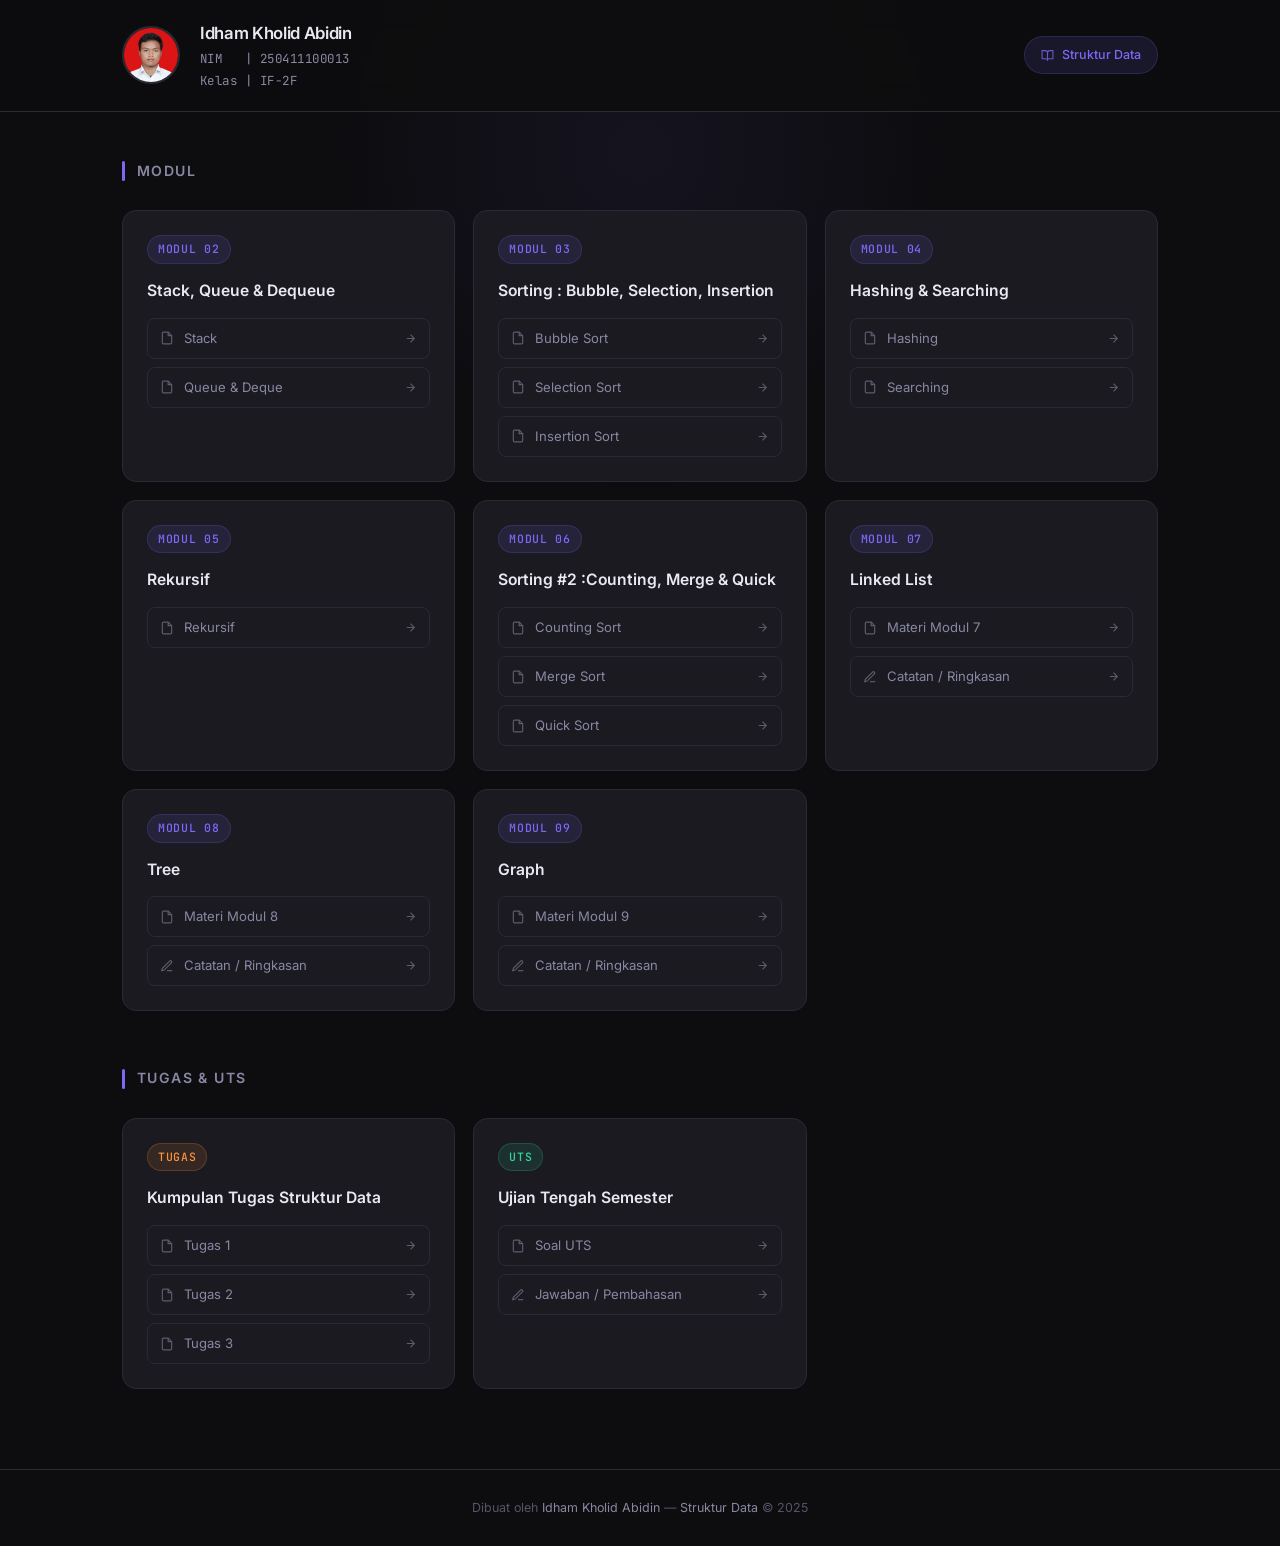
==== commit 92e9962c: "update add kelas" ====
--- a/index.html
+++ b/index.html
@@ -17,7 +17,8 @@
       </div>
       <div class="profile-info">
         <p class="profile-name">Idham Kholid Abidin</p>
-        <p class="profile-nim">NIM · 250411100013</p>
+        <p class="profile-nim">NIM &nbsp;&nbsp;| 250411100013</p>
+        <p class="profile-nim">Kelas | IF-2F</p>
       </div>
       <div class="header-badge">
         <svg width="13" height="13" viewBox="0 0 24 24" fill="none" stroke="currentColor" stroke-width="2"><path d="M2 3h6a4 4 0 0 1 4 4v14a3 3 0 0 0-3-3H2z"/><path d="M22 3h-6a4 4 0 0 0-4 4v14a3 3 0 0 1 3-3h7z"/></svg>
--- a/style.css
+++ b/style.css
@@ -1,8 +1,3 @@
-/* ========================================
-   Catatan Struktur Data — Style Sheet
-   Dark Minimalist Theme
-   ======================================== */
-
 @import url('https://fonts.googleapis.com/css2?family=Inter:wght@300;400;500;600;700&family=JetBrains+Mono:wght@400;500&display=swap');
 
 /* ---------- CSS Variables ---------- */
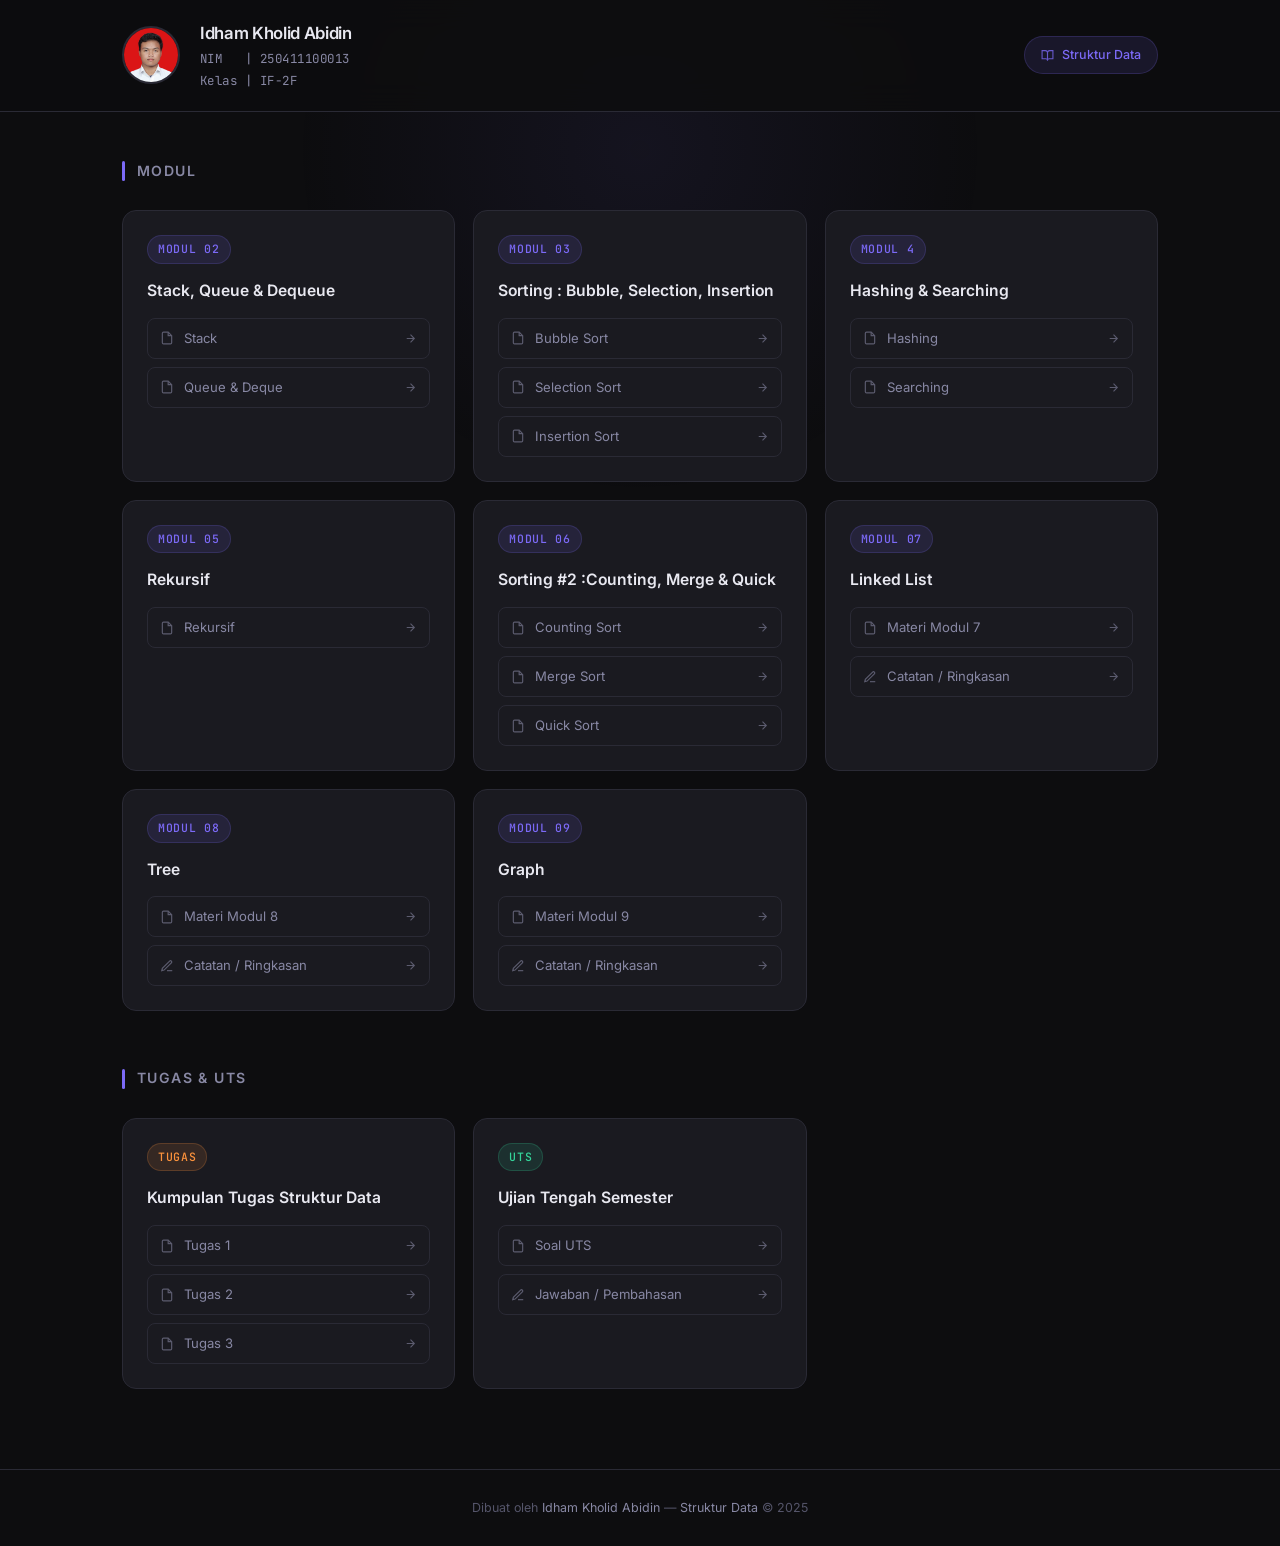
==== commit 732ab1b6: "style: update module label numbering format in index.html" ====
--- a/index.html
+++ b/index.html
@@ -82,7 +82,7 @@
       <!-- Modul 3 -->
       <div class="card">
         <div class="card-header">
-          <span class="card-num">MODUL 04</span>
+          <span class="card-num">MODUL 4</span>
         </div>
         <p class="card-title">Hashing &amp; Searching</p>
         <div class="card-links">
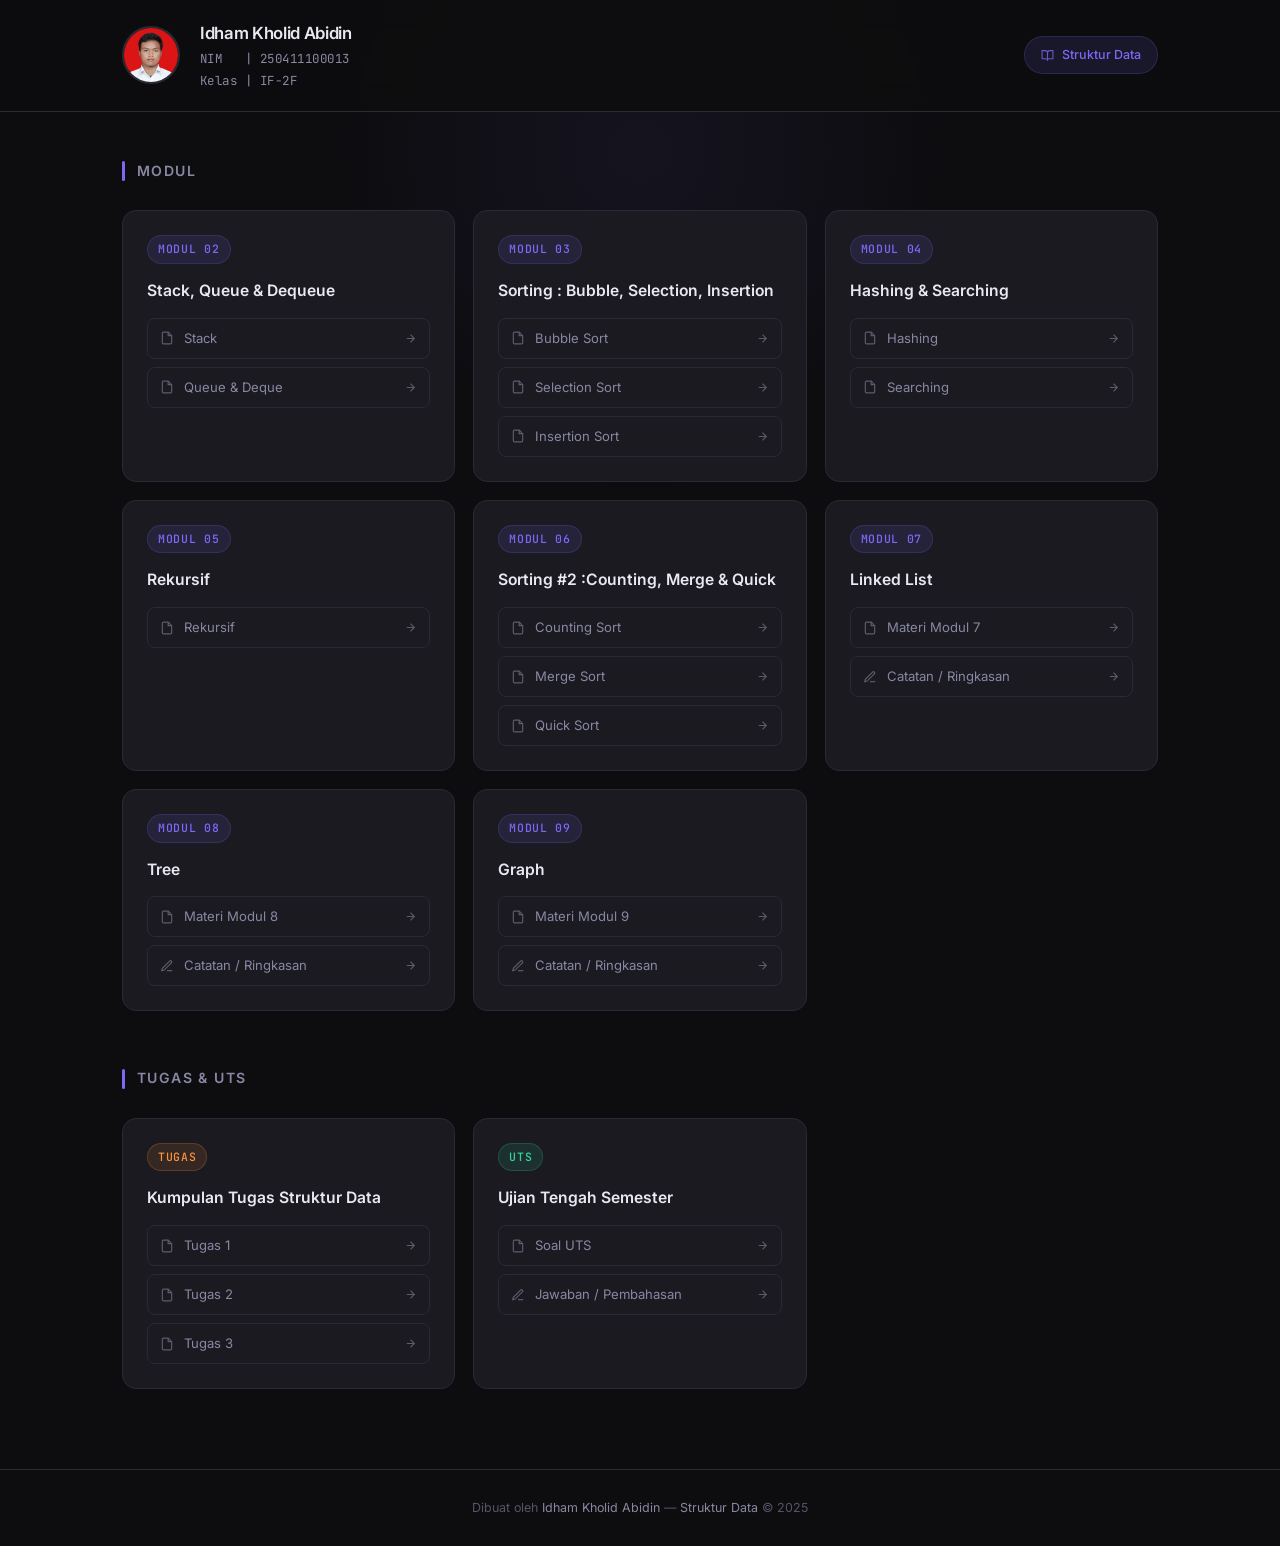
==== commit 70160cf9: "fix: correct module label formatting in index.html" ====
--- a/index.html
+++ b/index.html
@@ -82,7 +82,7 @@
       <!-- Modul 3 -->
       <div class="card">
         <div class="card-header">
-          <span class="card-num">MODUL 4</span>
+          <span class="card-num">MODUL 04</span>
         </div>
         <p class="card-title">Hashing &amp; Searching</p>
         <div class="card-links">
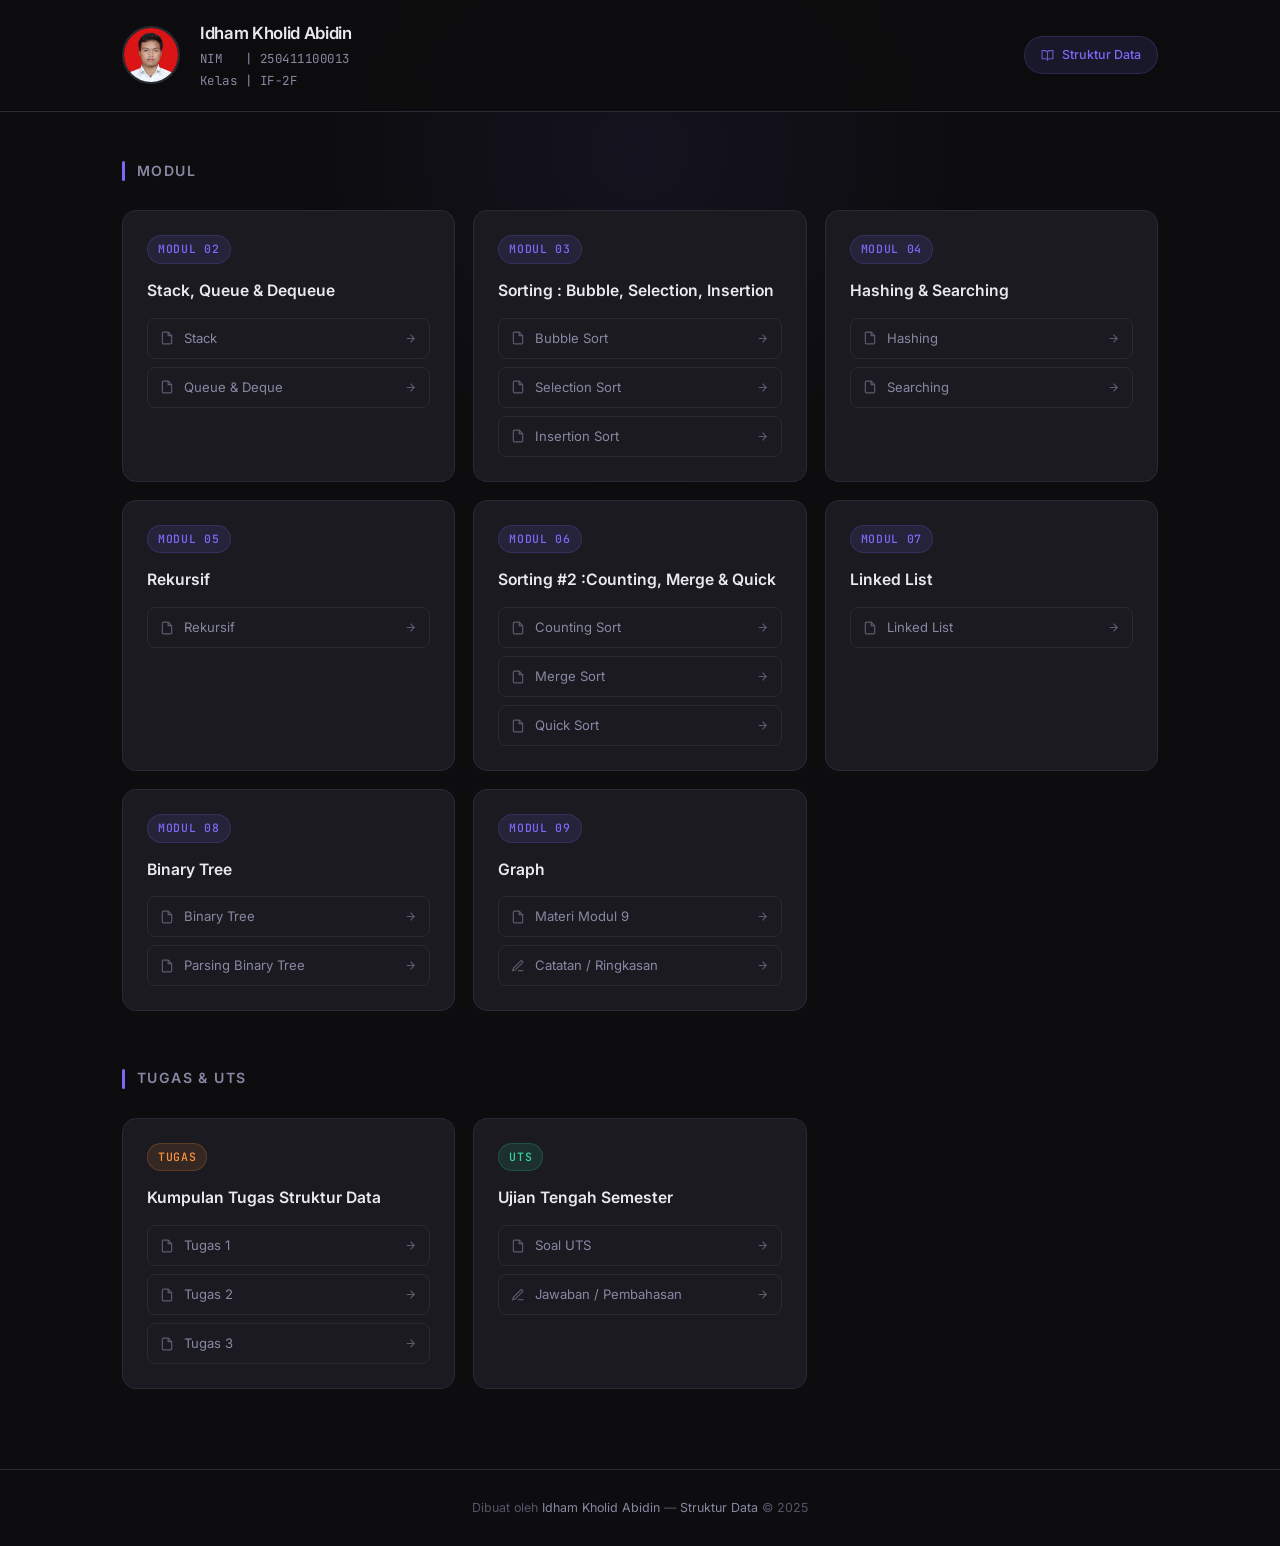
==== commit 01f3512c: "feat: add module 7 and 8 notes including binary tree implementation and linked list documentation" ====
--- a/index.html
+++ b/index.html
@@ -34,7 +34,7 @@
     <div class="section-label"><h2>Modul</h2></div>
     <div class="module-grid">
 
-      <!-- Modul 1 -->
+      <!-- Modul 2 -->
       <div class="card">
         <div class="card-header">
           <span class="card-num">MODUL 02</span>
@@ -54,7 +54,7 @@
         </div>
       </div>
 
-      <!-- Modul 2 -->
+      <!-- Modul 3 -->
       <div class="card">
         <div class="card-header">
           <span class="card-num">MODUL 03</span>
@@ -79,7 +79,7 @@
         </div>
       </div>
 
-      <!-- Modul 3 -->
+      <!-- Modul 4 -->
       <div class="card">
         <div class="card-header">
           <span class="card-num">MODUL 04</span>
@@ -99,7 +99,7 @@
         </div>
       </div>
 
-      <!-- Modul 4 -->
+      <!-- Modul 5 -->
       <div class="card">
         <div class="card-header">
           <span class="card-num">MODUL 05</span>
@@ -114,7 +114,7 @@
         </div>
       </div>
 
-      <!-- Modul 5 -->
+      <!-- Modul 6 -->
       <div class="card">
         <div class="card-header">
           <span class="card-num">MODUL 06</span>
@@ -139,47 +139,42 @@
         </div>
       </div>
 
-      <!-- Modul 6 -->
+      <!-- Modul 7 -->
       <div class="card">
         <div class="card-header">
           <span class="card-num">MODUL 07</span>
         </div>
         <p class="card-title">Linked List</p>
         <div class="card-links">
-          <a href="#" class="card-link">
-            <svg width="14" height="14" viewBox="0 0 24 24" fill="none" stroke="currentColor" stroke-width="2"><path d="M14 2H6a2 2 0 0 0-2 2v16a2 2 0 0 0 2 2h12a2 2 0 0 0 2-2V8z"/><polyline points="14 2 14 8 20 8"/></svg>
-            <span class="link-label">Materi Modul 7</span>
-            <svg class="link-arrow" width="13" height="13" viewBox="0 0 24 24" fill="none" stroke="currentColor" stroke-width="2"><path d="M5 12h14M12 5l7 7-7 7"/></svg>
-          </a>
-          <a href="#" class="card-link">
-            <svg width="14" height="14" viewBox="0 0 24 24" fill="none" stroke="currentColor" stroke-width="2"><path d="M12 20h9"/><path d="M16.5 3.5a2.121 2.121 0 0 1 3 3L7 19l-4 1 1-4L16.5 3.5z"/></svg>
-            <span class="link-label">Catatan / Ringkasan</span>
-            <svg class="link-arrow" width="13" height="13" viewBox="0 0 24 24" fill="none" stroke="currentColor" stroke-width="2"><path d="M5 12h14M12 5l7 7-7 7"/></svg>
-          </a>
-        </div>
-      </div>
-
-      <!-- Modul 7 -->
+          <a href="./MODUL 7/LinkedList.html" class="card-link" target="_blank">
+            <svg width="14" height="14" viewBox="0 0 24 24" fill="none" stroke="currentColor" stroke-width="2"><path d="M14 2H6a2 2 0 0 0-2 2v16a2 2 0 0 0 2 2h12a2 2 0 0 0 2-2V8z"/><polyline points="14 2 14 8 20 8"/></svg>
+            <span class="link-label">Linked List</span>
+            <svg class="link-arrow" width="13" height="13" viewBox="0 0 24 24" fill="none" stroke="currentColor" stroke-width="2"><path d="M5 12h14M12 5l7 7-7 7"/></svg>
+          </a>
+        </div>
+      </div>
+
+      <!-- Modul 8 -->
       <div class="card">
         <div class="card-header">
           <span class="card-num">MODUL 08</span>
         </div>
-        <p class="card-title">Tree</p>
-        <div class="card-links">
-          <a href="#" class="card-link">
-            <svg width="14" height="14" viewBox="0 0 24 24" fill="none" stroke="currentColor" stroke-width="2"><path d="M14 2H6a2 2 0 0 0-2 2v16a2 2 0 0 0 2 2h12a2 2 0 0 0 2-2V8z"/><polyline points="14 2 14 8 20 8"/></svg>
-            <span class="link-label">Materi Modul 8</span>
-            <svg class="link-arrow" width="13" height="13" viewBox="0 0 24 24" fill="none" stroke="currentColor" stroke-width="2"><path d="M5 12h14M12 5l7 7-7 7"/></svg>
-          </a>
-          <a href="#" class="card-link">
-            <svg width="14" height="14" viewBox="0 0 24 24" fill="none" stroke="currentColor" stroke-width="2"><path d="M12 20h9"/><path d="M16.5 3.5a2.121 2.121 0 0 1 3 3L7 19l-4 1 1-4L16.5 3.5z"/></svg>
-            <span class="link-label">Catatan / Ringkasan</span>
-            <svg class="link-arrow" width="13" height="13" viewBox="0 0 24 24" fill="none" stroke="currentColor" stroke-width="2"><path d="M5 12h14M12 5l7 7-7 7"/></svg>
-          </a>
-        </div>
-      </div>
-
-      <!-- Modul 8 -->
+        <p class="card-title">Binary Tree</p>
+        <div class="card-links">
+          <a href="./MODUL 8/Binnary Tree.html" class="card-link" target="_blank">
+            <svg width="14" height="14" viewBox="0 0 24 24" fill="none" stroke="currentColor" stroke-width="2"><path d="M14 2H6a2 2 0 0 0-2 2v16a2 2 0 0 0 2 2h12a2 2 0 0 0 2-2V8z"/><polyline points="14 2 14 8 20 8"/></svg>
+            <span class="link-label">Binary Tree</span>
+            <svg class="link-arrow" width="13" height="13" viewBox="0 0 24 24" fill="none" stroke="currentColor" stroke-width="2"><path d="M5 12h14M12 5l7 7-7 7"/></svg>
+          </a>
+          <a href="./MODUL 8/ParsingBinnaryTree.html" class="card-link" target="_blank">
+            <svg width="14" height="14" viewBox="0 0 24 24" fill="none" stroke="currentColor" stroke-width="2"><path d="M14 2H6a2 2 0 0 0-2 2v16a2 2 0 0 0 2 2h12a2 2 0 0 0 2-2V8z"/><polyline points="14 2 14 8 20 8"/></svg>
+            <span class="link-label">Parsing Binary Tree</span>
+            <svg class="link-arrow" width="13" height="13" viewBox="0 0 24 24" fill="none" stroke="currentColor" stroke-width="2"><path d="M5 12h14M12 5l7 7-7 7"/></svg>
+          </a>
+        </div>
+      </div>
+
+      <!-- Modul 9 -->
       <div class="card">
         <div class="card-header">
           <span class="card-num">MODUL 09</span>
